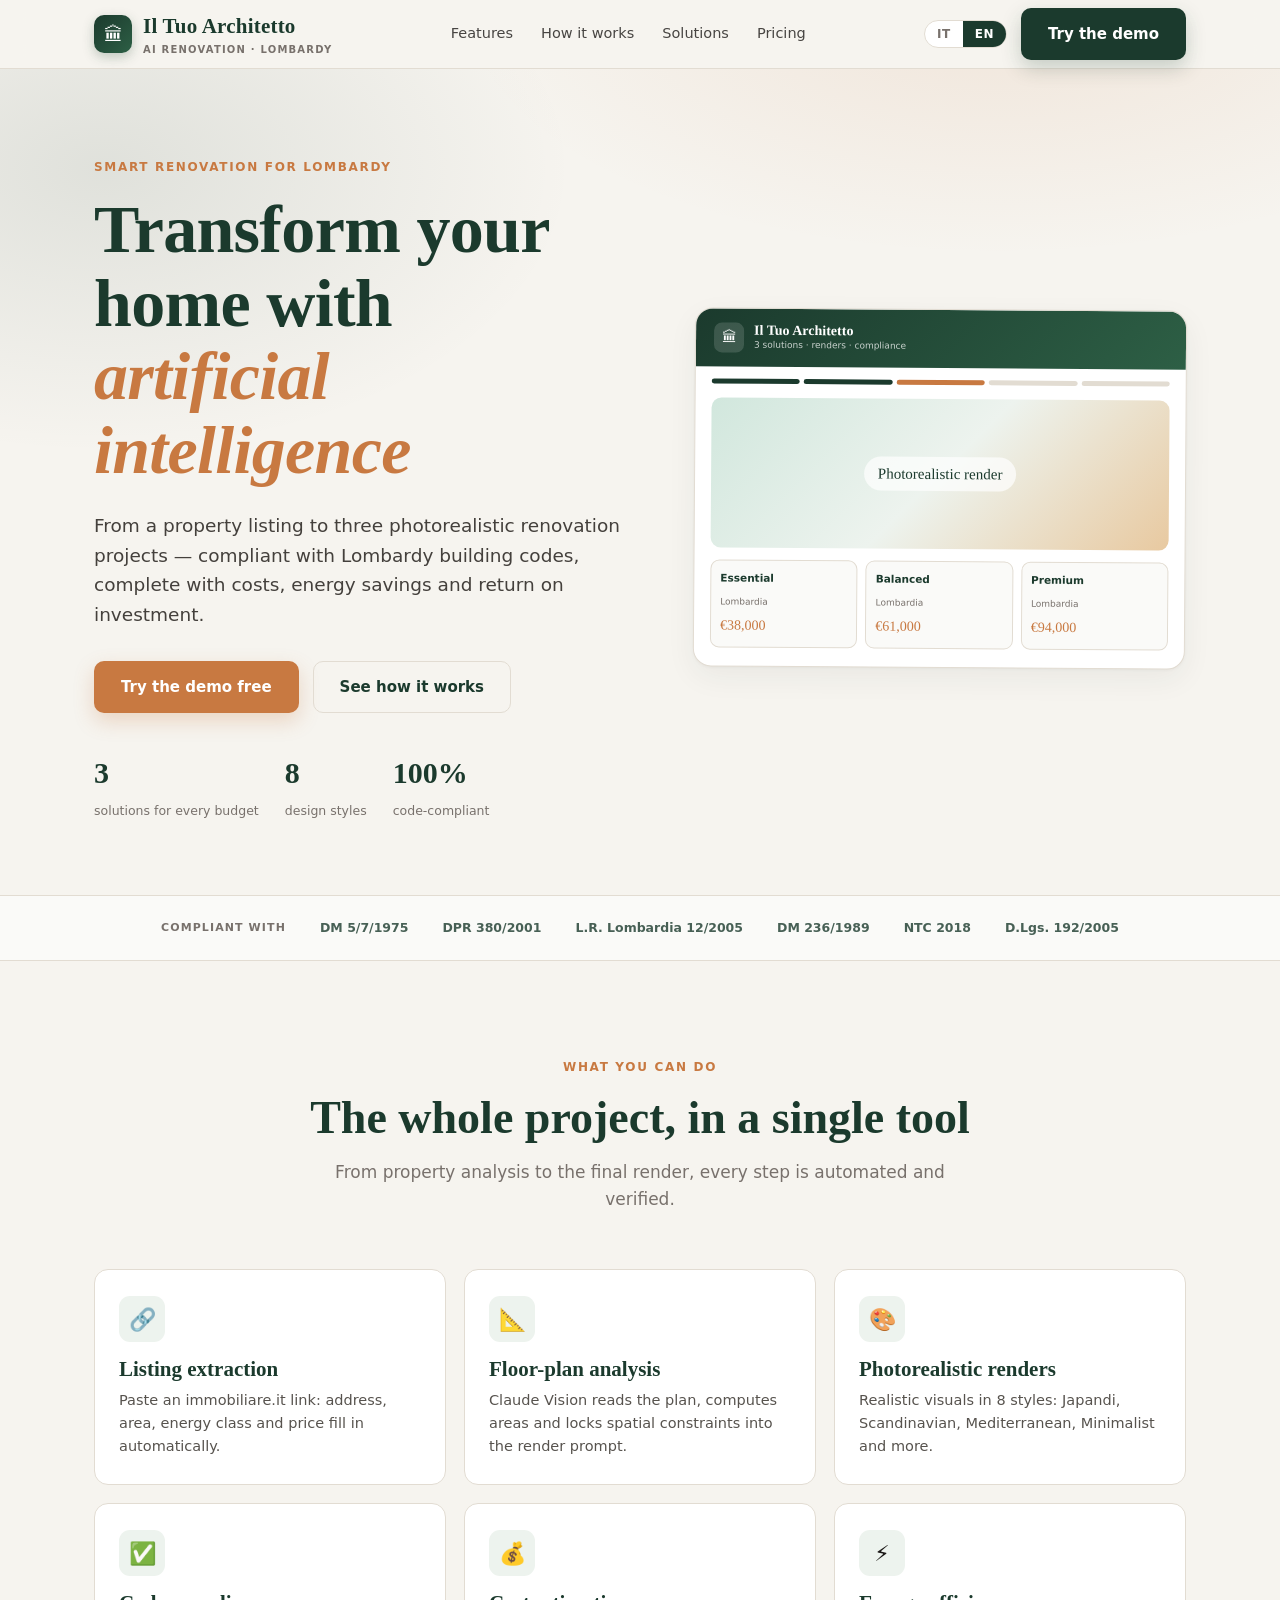
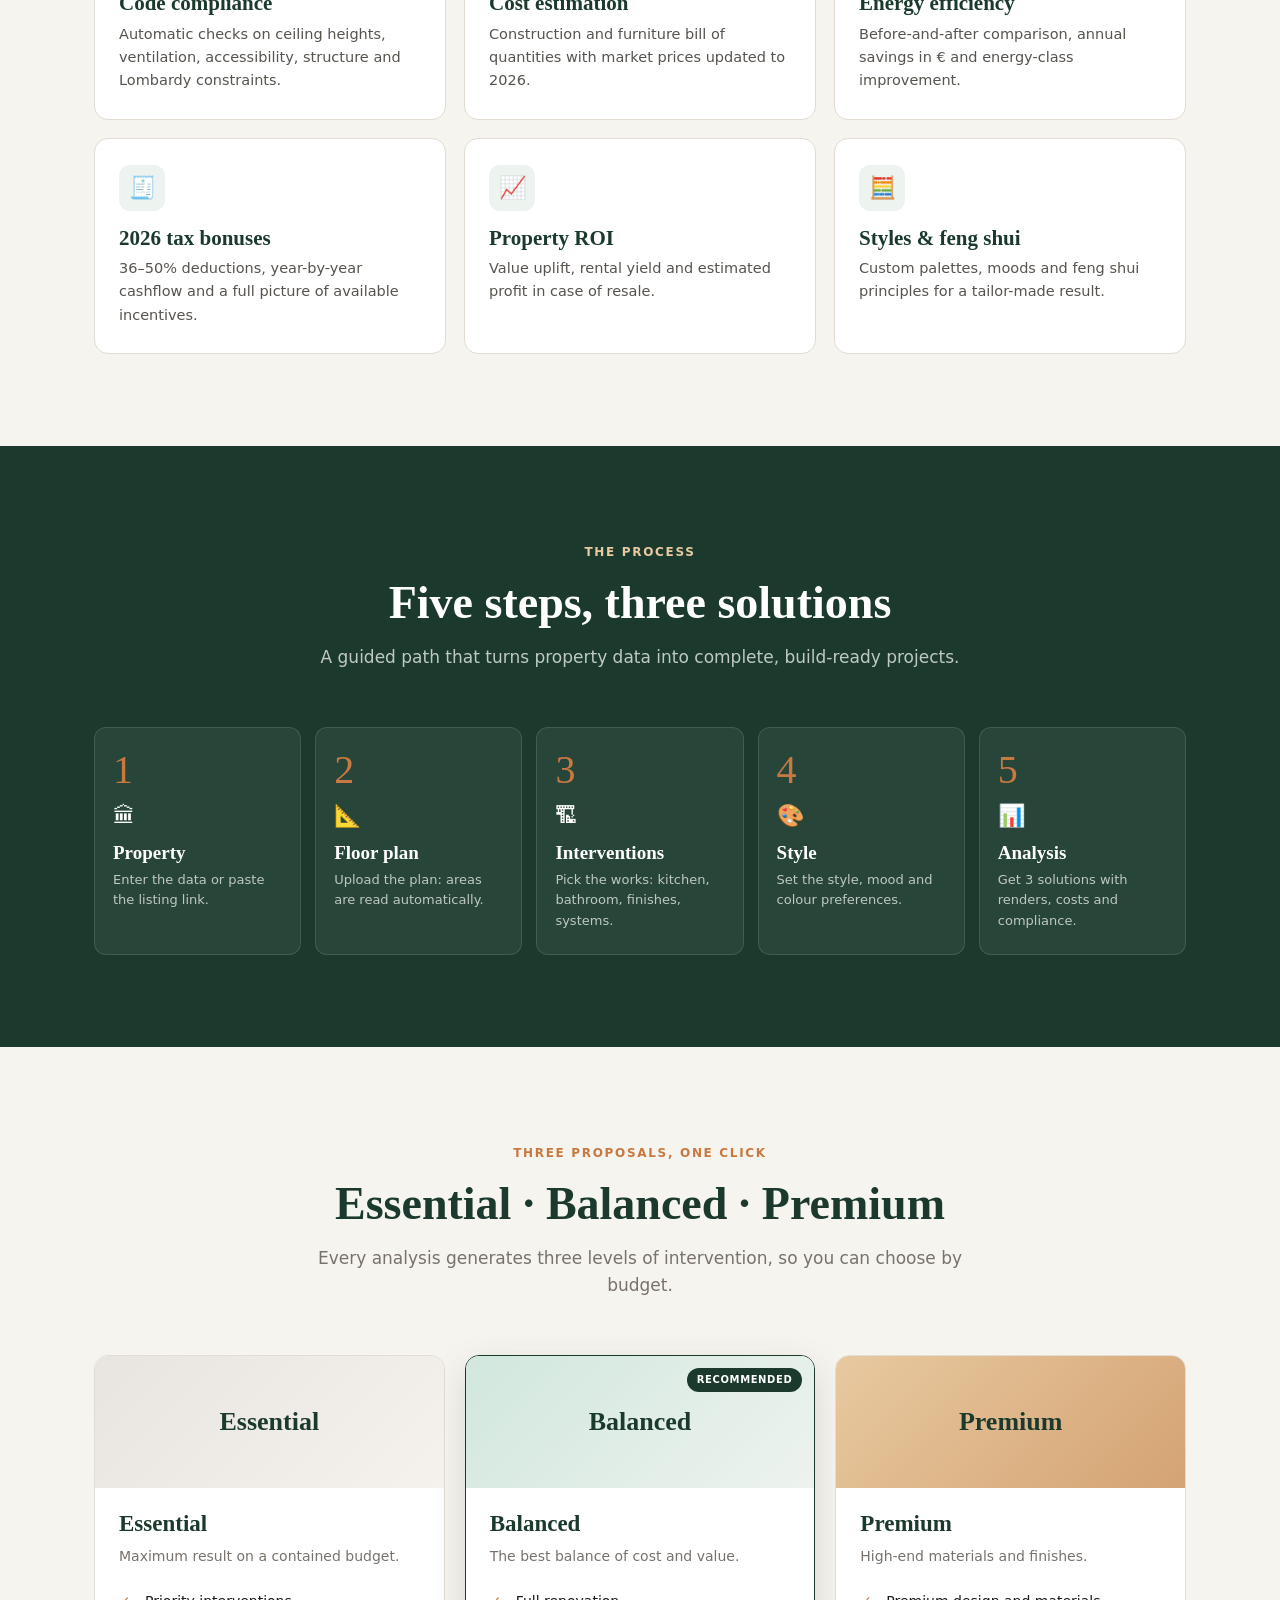
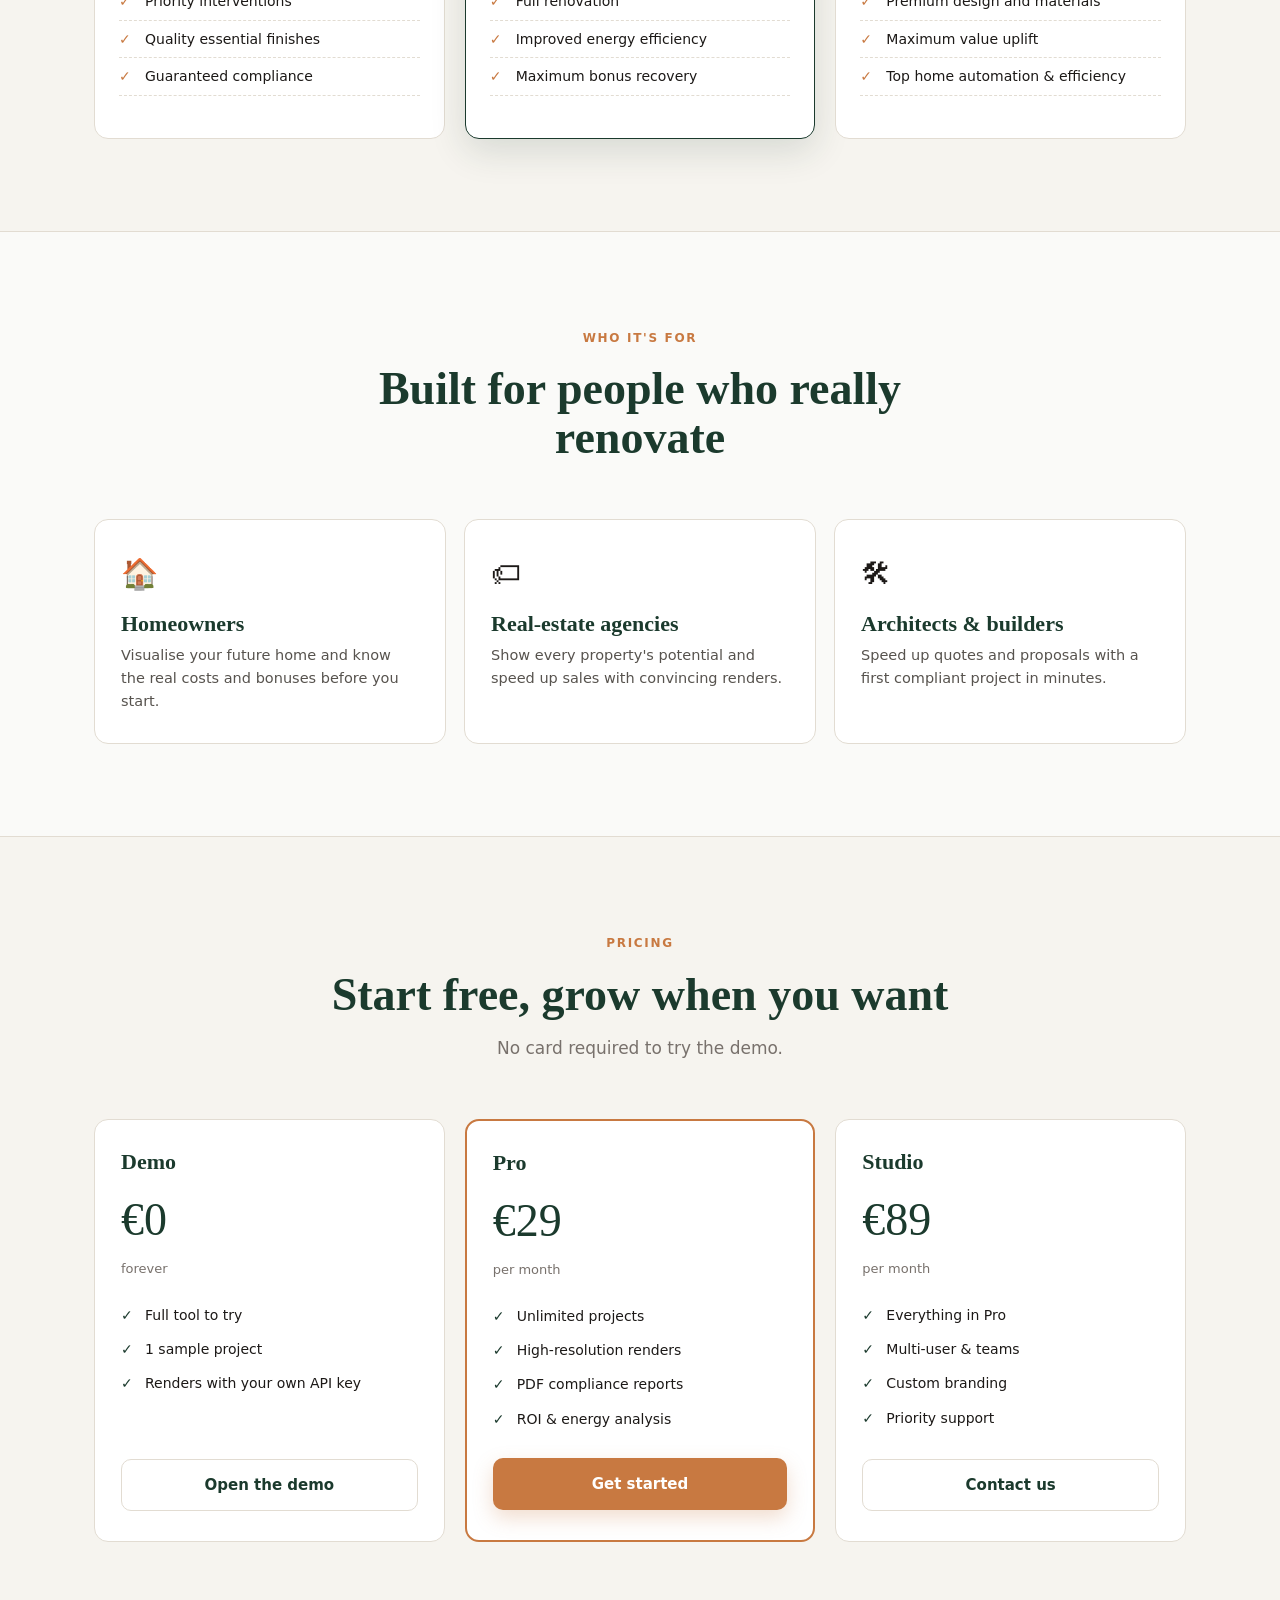
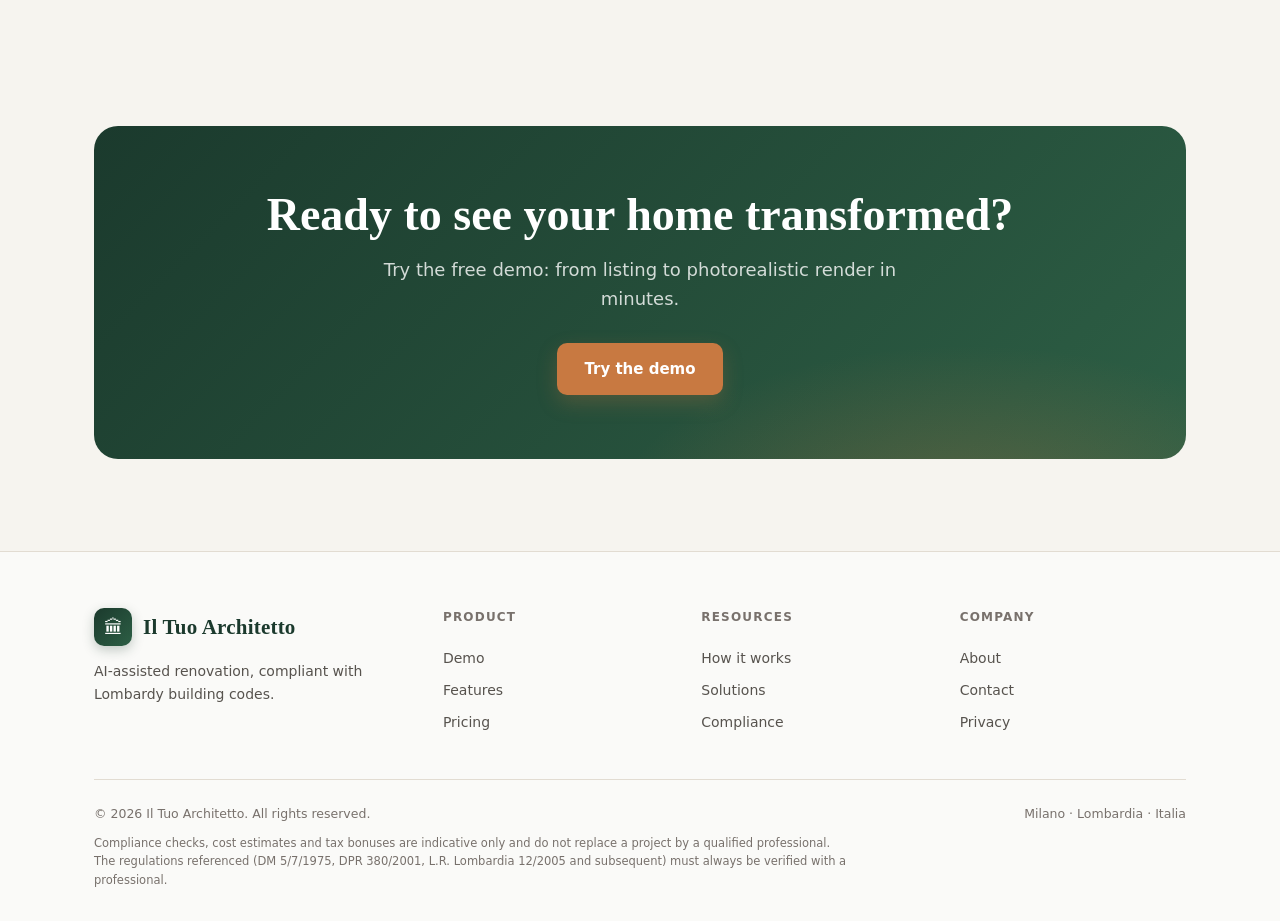
==== index.html @ 0463b575 "Add Il Tuo Architetto vitrine website Bilingual (IT/EN) marketing landing page plus a live, embedded" ====
<!DOCTYPE html>
<html lang="it">
<head>
<meta charset="UTF-8">
<meta name="viewport" content="width=device-width, initial-scale=1.0">
<title>Il Tuo Architetto — Ristrutturazione AI per la Lombardia</title>
<meta name="description" content="Da un annuncio immobiliare a tre progetti di ristrutturazione fotorealistici, conformi alle norme edilizie della Lombardia, con costi, risparmio energetico e ROI.">
<link rel="preconnect" href="data:,">
<link rel="stylesheet" href="assets/css/site.css">
</head>
<body>

<!-- NAV -->
<header class="nav">
  <div class="wrap nav-inner">
    <a class="brand" href="index.html">
      <span class="brand-mark">&#127963;</span>
      <span>
        <span class="brand-name">Il Tuo Architetto</span>
        <span class="brand-sub" data-i18n="brand.sub">Ristrutturazione AI · Lombardia</span>
      </span>
    </a>
    <nav class="nav-links">
      <a class="navlink" href="#features" data-i18n="nav.features">Funzioni</a>
      <a class="navlink" href="#how" data-i18n="nav.how">Come funziona</a>
      <a class="navlink" href="#solutions" data-i18n="nav.solutions">Soluzioni</a>
      <a class="navlink" href="#pricing" data-i18n="nav.pricing">Prezzi</a>
    </nav>
    <div class="nav-cta">
      <div class="lang-toggle">
        <button data-lang="it">IT</button>
        <button data-lang="en">EN</button>
      </div>
      <a class="btn btn-primary" href="demo.html" data-i18n="nav.demo">Prova la demo</a>
      <button class="nav-burger" aria-label="Menu">&#9776;</button>
    </div>
  </div>
</header>

<!-- HERO -->
<section class="hero">
  <div class="wrap hero-grid">
    <div>
      <span class="eyebrow" data-i18n="hero.eyebrow">Ristrutturazione intelligente per la Lombardia</span>
      <h1><span data-i18n="hero.title.a">Trasforma la tua casa con</span> <span class="accent" data-i18n="hero.title.accent">l'intelligenza artificiale</span></h1>
      <p class="lead" data-i18n="hero.lead">Da un annuncio immobiliare a tre progetti di ristrutturazione fotorealistici — conformi alle norme edilizie della Lombardia, completi di costi, risparmio energetico e ritorno sull'investimento.</p>
      <div class="hero-actions">
        <a class="btn btn-accent" href="demo.html" data-i18n="hero.cta1">Prova la demo gratis</a>
        <a class="btn btn-ghost" href="#how" data-i18n="hero.cta2">Scopri come funziona</a>
      </div>
      <div class="hero-meta">
        <div class="m"><strong data-i18n="hero.m1.n">3</strong><span data-i18n="hero.m1.l">soluzioni per ogni budget</span></div>
        <div class="m"><strong data-i18n="hero.m2.n">8</strong><span data-i18n="hero.m2.l">stili di design</span></div>
        <div class="m"><strong data-i18n="hero.m3.n">100%</strong><span data-i18n="hero.m3.l">conforme alle norme</span></div>
      </div>
    </div>
    <div class="reveal in">
      <div class="mock">
        <div class="mock-top">
          <span class="dot">&#127963;</span>
          <span>
            <h4 data-i18n="mock.title">Il Tuo Architetto</h4>
            <p data-i18n="mock.sub">3 soluzioni · render · conformità</p>
          </span>
        </div>
        <div class="mock-steps"><i class="done"></i><i class="done"></i><i class="on"></i><i></i><i></i></div>
        <div class="mock-body">
          <div class="mock-render"><span data-i18n="mock.render">Render fotorealistico</span></div>
          <div class="mock-cards">
            <div><b data-i18n="mock.c1">Essential</b><small>Lombardia</small><em data-i18n="mock.c1p">€ 38.000</em></div>
            <div><b data-i18n="mock.c2">Balanced</b><small>Lombardia</small><em data-i18n="mock.c2p">€ 61.000</em></div>
            <div><b data-i18n="mock.c3">Premium</b><small>Lombardia</small><em data-i18n="mock.c3p">€ 94.000</em></div>
          </div>
        </div>
      </div>
    </div>
  </div>
</section>

<!-- NORMS STRIP -->
<div class="strip" id="strip">
  <div class="wrap strip-inner">
    <span data-i18n="strip.label">Conforme alle normative</span>
    <code>DM 5/7/1975</code>
    <code>DPR 380/2001</code>
    <code>L.R. Lombardia 12/2005</code>
    <code>DM 236/1989</code>
    <code>NTC 2018</code>
    <code>D.Lgs. 192/2005</code>
  </div>
</div>

<!-- FEATURES -->
<section class="block" id="features">
  <div class="wrap">
    <div class="section-head reveal">
      <span class="eyebrow" data-i18n="feat.eyebrow">Cosa puoi fare</span>
      <h2 data-i18n="feat.title">Tutto il progetto, in un unico strumento</h2>
      <p data-i18n="feat.sub">Dall'analisi dell'immobile al render finale, ogni passaggio è automatizzato e verificato.</p>
    </div>
    <div class="features">
      <div class="feature reveal"><div class="ic">&#128279;</div><h3 data-i18n="feat.1.t">Estrazione dall'annuncio</h3><p data-i18n="feat.1.d"></p></div>
      <div class="feature reveal"><div class="ic">&#128208;</div><h3 data-i18n="feat.2.t">Analisi della planimetria</h3><p data-i18n="feat.2.d"></p></div>
      <div class="feature reveal"><div class="ic">&#127912;</div><h3 data-i18n="feat.3.t">Render fotorealistici</h3><p data-i18n="feat.3.d"></p></div>
      <div class="feature reveal"><div class="ic">&#9989;</div><h3 data-i18n="feat.4.t">Conformità normativa</h3><p data-i18n="feat.4.d"></p></div>
      <div class="feature reveal"><div class="ic">&#128176;</div><h3 data-i18n="feat.5.t">Stima dei costi</h3><p data-i18n="feat.5.d"></p></div>
      <div class="feature reveal"><div class="ic">&#9889;</div><h3 data-i18n="feat.6.t">Efficienza energetica</h3><p data-i18n="feat.6.d"></p></div>
      <div class="feature reveal"><div class="ic">&#129534;</div><h3 data-i18n="feat.7.t">Bonus fiscali 2026</h3><p data-i18n="feat.7.d"></p></div>
      <div class="feature reveal"><div class="ic">&#128200;</div><h3 data-i18n="feat.8.t">ROI immobiliare</h3><p data-i18n="feat.8.d"></p></div>
      <div class="feature reveal"><div class="ic">&#129518;</div><h3 data-i18n="feat.9.t">Stili & feng shui</h3><p data-i18n="feat.9.d"></p></div>
    </div>
  </div>
</section>

<!-- HOW IT WORKS -->
<section class="block how" id="how">
  <div class="wrap">
    <div class="section-head reveal">
      <span class="eyebrow" data-i18n="how.eyebrow">Il processo</span>
      <h2 data-i18n="how.title">Cinque passaggi, tre soluzioni</h2>
      <p data-i18n="how.sub">Un percorso guidato che porta dai dati dell'immobile a progetti completi e cantierabili.</p>
    </div>
    <div class="steps">
      <div class="step reveal"><div class="num">1</div><div class="ico">&#127963;</div><h4 data-i18n="how.1.t">Proprietà</h4><p data-i18n="how.1.d"></p></div>
      <div class="step reveal"><div class="num">2</div><div class="ico">&#128208;</div><h4 data-i18n="how.2.t">Planimetria</h4><p data-i18n="how.2.d"></p></div>
      <div class="step reveal"><div class="num">3</div><div class="ico">&#127959;</div><h4 data-i18n="how.3.t">Interventi</h4><p data-i18n="how.3.d"></p></div>
      <div class="step reveal"><div class="num">4</div><div class="ico">&#127912;</div><h4 data-i18n="how.4.t">Stile</h4><p data-i18n="how.4.d"></p></div>
      <div class="step reveal"><div class="num">5</div><div class="ico">&#128202;</div><h4 data-i18n="how.5.t">Analisi</h4><p data-i18n="how.5.d"></p></div>
    </div>
  </div>
</section>

<!-- SOLUTIONS -->
<section class="block" id="solutions">
  <div class="wrap">
    <div class="section-head reveal">
      <span class="eyebrow" data-i18n="sol.eyebrow">Tre proposte, un solo clic</span>
      <h2 data-i18n="sol.title">Essential · Balanced · Premium</h2>
      <p data-i18n="sol.sub">Ogni analisi genera tre livelli di intervento, così puoi scegliere in base al budget.</p>
    </div>
    <div class="solutions">
      <div class="sol reveal">
        <div class="sol-cap"><b data-i18n="sol.1.t">Essential</b></div>
        <div class="sol-body">
          <h3 data-i18n="sol.1.t">Essential</h3>
          <p class="desc" data-i18n="sol.1.d"></p>
          <ul>
            <li data-i18n="sol.1.l1"></li>
            <li data-i18n="sol.1.l2"></li>
            <li data-i18n="sol.1.l3"></li>
          </ul>
        </div>
      </div>
      <div class="sol featured reveal">
        <div class="sol-cap"><b data-i18n="sol.2.t">Balanced</b><span class="sol-tag" data-i18n="sol.tag">Consigliata</span></div>
        <div class="sol-body">
          <h3 data-i18n="sol.2.t">Balanced</h3>
          <p class="desc" data-i18n="sol.2.d"></p>
          <ul>
            <li data-i18n="sol.2.l1"></li>
            <li data-i18n="sol.2.l2"></li>
            <li data-i18n="sol.2.l3"></li>
          </ul>
        </div>
      </div>
      <div class="sol reveal">
        <div class="sol-cap"><b data-i18n="sol.3.t">Premium</b></div>
        <div class="sol-body">
          <h3 data-i18n="sol.3.t">Premium</h3>
          <p class="desc" data-i18n="sol.3.d"></p>
          <ul>
            <li data-i18n="sol.3.l1"></li>
            <li data-i18n="sol.3.l2"></li>
            <li data-i18n="sol.3.l3"></li>
          </ul>
        </div>
      </div>
    </div>
  </div>
</section>

<!-- AUDIENCE -->
<section class="block" style="background:var(--sand);border-top:1px solid var(--line);border-bottom:1px solid var(--line)">
  <div class="wrap">
    <div class="section-head reveal">
      <span class="eyebrow" data-i18n="aud.eyebrow">Per chi è</span>
      <h2 data-i18n="aud.title">Pensato per chi ristruttura davvero</h2>
    </div>
    <div class="audience">
      <div class="aud reveal"><div class="ic">&#127968;</div><h3 data-i18n="aud.1.t">Proprietari</h3><p data-i18n="aud.1.d"></p></div>
      <div class="aud reveal"><div class="ic">&#127991;</div><h3 data-i18n="aud.2.t">Agenzie immobiliari</h3><p data-i18n="aud.2.d"></p></div>
      <div class="aud reveal"><div class="ic">&#128736;</div><h3 data-i18n="aud.3.t">Architetti & imprese</h3><p data-i18n="aud.3.d"></p></div>
    </div>
  </div>
</section>

<!-- PRICING -->
<section class="block" id="pricing">
  <div class="wrap">
    <div class="section-head reveal">
      <span class="eyebrow" data-i18n="pr.eyebrow">Prezzi</span>
      <h2 data-i18n="pr.title">Inizia gratis, cresci quando vuoi</h2>
      <p data-i18n="pr.sub">Nessuna carta richiesta per provare la demo.</p>
    </div>
    <div class="pricing">
      <div class="price reveal">
        <h3 data-i18n="pr.1.t">Demo</h3>
        <div class="amt" data-i18n="pr.1.amt">€0</div>
        <div class="per" data-i18n="pr.1.per">per sempre</div>
        <ul>
          <li data-i18n="pr.1.l1"></li>
          <li data-i18n="pr.1.l2"></li>
          <li data-i18n="pr.1.l3"></li>
        </ul>
        <a class="btn btn-ghost" href="demo.html" data-i18n="pr.1.cta">Apri la demo</a>
      </div>
      <div class="price featured reveal">
        <h3 data-i18n="pr.2.t">Pro</h3>
        <div class="amt" data-i18n="pr.2.amt">€29</div>
        <div class="per" data-i18n="pr.2.per">al mese</div>
        <ul>
          <li data-i18n="pr.2.l1"></li>
          <li data-i18n="pr.2.l2"></li>
          <li data-i18n="pr.2.l3"></li>
          <li data-i18n="pr.2.l4"></li>
        </ul>
        <a class="btn btn-accent" href="demo.html" data-i18n="pr.2.cta">Inizia ora</a>
      </div>
      <div class="price reveal">
        <h3 data-i18n="pr.3.t">Studio</h3>
        <div class="amt" data-i18n="pr.3.amt">€89</div>
        <div class="per" data-i18n="pr.3.per">al mese</div>
        <ul>
          <li data-i18n="pr.3.l1"></li>
          <li data-i18n="pr.3.l2"></li>
          <li data-i18n="pr.3.l3"></li>
          <li data-i18n="pr.3.l4"></li>
        </ul>
        <a class="btn btn-ghost" href="#contact" data-i18n="pr.3.cta">Contattaci</a>
      </div>
    </div>
  </div>
</section>

<!-- CTA -->
<section class="block" id="contact">
  <div class="wrap">
    <div class="cta-band reveal">
      <h2 data-i18n="cta.title">Pronto a vedere la tua casa trasformata?</h2>
      <p data-i18n="cta.sub">Prova la demo gratuita: dall'annuncio al render fotorealistico in pochi minuti.</p>
      <a class="btn btn-accent" href="demo.html" data-i18n="cta.btn">Prova la demo</a>
    </div>
  </div>
</section>

<!-- FOOTER -->
<footer>
  <div class="wrap">
    <div class="foot-grid">
      <div>
        <div class="brand" style="margin-bottom:14px">
          <span class="brand-mark">&#127963;</span>
          <span class="brand-name">Il Tuo Architetto</span>
        </div>
        <p data-i18n="foot.tag">Ristrutturazione assistita dall'intelligenza artificiale, conforme alle norme edilizie della Lombardia.</p>
      </div>
      <div>
        <h5 data-i18n="foot.col1">Prodotto</h5>
        <a href="demo.html" data-i18n="foot.demo">Demo</a>
        <a href="#features" data-i18n="foot.features">Funzioni</a>
        <a href="#pricing" data-i18n="foot.pricing">Prezzi</a>
      </div>
      <div>
        <h5 data-i18n="foot.col2">Risorse</h5>
        <a href="#how" data-i18n="foot.how">Come funziona</a>
        <a href="#solutions" data-i18n="foot.solutions">Soluzioni</a>
        <a href="#strip" data-i18n="foot.compliance">Conformità</a>
      </div>
      <div>
        <h5 data-i18n="foot.col3">Azienda</h5>
        <a href="#contact" data-i18n="foot.about">Chi siamo</a>
        <a href="#contact" data-i18n="foot.contact">Contatti</a>
        <a href="#" data-i18n="foot.privacy">Privacy</a>
      </div>
    </div>
    <div class="foot-bottom">
      <span>&copy; <span id="year"></span> Il Tuo Architetto. <span data-i18n="foot.rights">Tutti i diritti riservati.</span></span>
      <span>Milano · Lombardia · Italia</span>
    </div>
    <p class="foot-disc" data-i18n="foot.disc"></p>
  </div>
</footer>

<script src="assets/js/i18n.js"></script>
<script>document.getElementById("year").textContent = new Date().getFullYear();</script>
</body>
</html>
---- assets/css/site.css ----
@import url("fonts.css");

:root {
  --green: #1B3A2D;
  --green-2: #2D5F45;
  --terra: #C87941;
  --terra-d: #A85F2E;
  --cream: #F6F4EF;
  --ink: #1C1917;
  --muted: #78716C;
  --line: #E2DCD2;
  --card: #FFFFFF;
  --sand: #FAFAF8;
  --serif: 'Cormorant Garamond', Georgia, serif;
  --sans: 'Source Sans 3', 'Segoe UI', system-ui, sans-serif;
  --maxw: 1140px;
  --radius: 14px;
  --shadow: 0 1px 3px rgba(0,0,0,.04), 0 10px 30px rgba(27,58,45,.06);
}

* { margin: 0; padding: 0; box-sizing: border-box; }
html { scroll-behavior: smooth; }
body {
  font-family: var(--sans);
  background: var(--cream);
  color: var(--ink);
  line-height: 1.6;
  -webkit-font-smoothing: antialiased;
}
img { max-width: 100%; display: block; }
a { color: inherit; text-decoration: none; }

h1, h2, h3, h4 { font-family: var(--serif); font-weight: 600; line-height: 1.08; color: var(--green); }
.wrap { max-width: var(--maxw); margin: 0 auto; padding: 0 24px; }

.eyebrow {
  font-family: var(--sans);
  font-size: 12px; font-weight: 700; letter-spacing: .14em;
  text-transform: uppercase; color: var(--terra);
  display: inline-block; margin-bottom: 16px;
}

/* ---------- Buttons ---------- */
.btn {
  display: inline-flex; align-items: center; gap: 8px;
  padding: 13px 26px; border-radius: 10px;
  font-family: var(--sans); font-size: 15px; font-weight: 600;
  cursor: pointer; border: 1px solid transparent;
  transition: transform .15s ease, box-shadow .2s ease, background .2s ease;
}
.btn:hover { transform: translateY(-2px); }
.btn-primary { background: var(--green); color: #fff; box-shadow: 0 8px 20px rgba(27,58,45,.22); }
.btn-primary:hover { background: #163024; }
.btn-accent { background: var(--terra); color: #fff; box-shadow: 0 8px 20px rgba(200,121,65,.25); }
.btn-accent:hover { background: var(--terra-d); }
.btn-ghost { background: transparent; color: var(--green); border-color: var(--line); }
.btn-ghost:hover { background: #fff; border-color: var(--green); }

/* ---------- Nav ---------- */
.nav {
  position: sticky; top: 0; z-index: 100;
  background: rgba(246,244,239,.82);
  backdrop-filter: saturate(160%) blur(12px);
  border-bottom: 1px solid var(--line);
}
.nav-inner { display: flex; align-items: center; justify-content: space-between; height: 68px; }
.brand { display: flex; align-items: center; gap: 11px; }
.brand-mark {
  width: 38px; height: 38px; border-radius: 10px;
  background: linear-gradient(135deg, var(--green), var(--green-2));
  display: grid; place-items: center; color: #fff; font-size: 19px;
  box-shadow: 0 4px 12px rgba(27,58,45,.25);
}
.brand-name { font-family: var(--serif); font-size: 21px; font-weight: 600; color: var(--green); letter-spacing: .01em; }
.brand-sub { display: block; font-family: var(--sans); font-size: 10px; font-weight: 600; letter-spacing: .12em; text-transform: uppercase; color: var(--muted); margin-top: -2px; }
.nav-links { display: flex; align-items: center; gap: 28px; }
.nav-links a.navlink { font-size: 14.5px; font-weight: 500; color: var(--ink); opacity: .8; transition: opacity .15s; }
.nav-links a.navlink:hover { opacity: 1; color: var(--green); }
.nav-cta { display: flex; align-items: center; gap: 14px; }

.lang-toggle { display: inline-flex; border: 1px solid var(--line); border-radius: 999px; overflow: hidden; background: #fff; }
.lang-toggle button {
  border: none; background: transparent; cursor: pointer;
  font-family: var(--sans); font-size: 12px; font-weight: 700; letter-spacing: .04em;
  padding: 6px 12px; color: var(--muted); transition: all .15s;
}
.lang-toggle button.active { background: var(--green); color: #fff; }

.nav-burger { display: none; background: none; border: none; cursor: pointer; font-size: 22px; color: var(--green); }

/* ---------- Hero ---------- */
.hero { position: relative; overflow: hidden; padding: 84px 0 72px; }
.hero::before {
  content: ""; position: absolute; inset: 0; z-index: 0;
  background:
    radial-gradient(900px 420px at 78% -8%, rgba(200,121,65,.12), transparent 60%),
    radial-gradient(760px 460px at 8% 12%, rgba(27,58,45,.10), transparent 62%);
}
.hero-grid { position: relative; z-index: 1; display: grid; grid-template-columns: 1.05fr .95fr; gap: 56px; align-items: center; }
.hero h1 { font-size: clamp(40px, 5.6vw, 68px); letter-spacing: -.01em; }
.hero h1 .accent { color: var(--terra); font-style: italic; }
.hero p.lead { font-size: 18.5px; color: #44403C; max-width: 560px; margin: 24px 0 32px; }
.hero-actions { display: flex; flex-wrap: wrap; gap: 14px; }
.hero-meta { display: flex; gap: 26px; margin-top: 36px; flex-wrap: wrap; }
.hero-meta .m strong { font-family: var(--serif); font-size: 30px; color: var(--green); display: block; }
.hero-meta .m span { font-size: 12.5px; color: var(--muted); }

/* hero visual — stylized app mock */
.mock {
  background: #fff; border: 1px solid var(--line); border-radius: 18px;
  box-shadow: var(--shadow); overflow: hidden; transform: rotate(.4deg);
}
.mock-top { background: linear-gradient(135deg, var(--green), var(--green-2)); padding: 14px 18px; display: flex; align-items: center; gap: 10px; color: #fff; }
.mock-top .dot { width: 30px; height: 30px; border-radius: 8px; background: rgba(255,255,255,.14); display: grid; place-items: center; font-size: 15px; }
.mock-top h4 { color: #fff; font-size: 14px; font-weight: 700; }
.mock-top p { font-size: 9px; opacity: .75; }
.mock-steps { display: flex; gap: 4px; padding: 12px 16px 0; }
.mock-steps i { flex: 1; height: 5px; border-radius: 3px; background: var(--line); font-style: normal; }
.mock-steps i.on { background: var(--terra); }
.mock-steps i.done { background: var(--green); }
.mock-body { padding: 14px 16px 18px; }
.mock-render { height: 150px; border-radius: 10px; background: linear-gradient(135deg, #D1E7DD, #EDF3EE, #E8C9A0); position: relative; display: grid; place-items: center; }
.mock-render span { font-family: var(--serif); font-size: 15px; color: var(--green); background: rgba(255,255,255,.7); padding: 5px 14px; border-radius: 999px; }
.mock-cards { display: grid; grid-template-columns: repeat(3,1fr); gap: 8px; margin-top: 12px; }
.mock-cards div { border: 1px solid var(--line); border-radius: 9px; padding: 9px; background: var(--sand); }
.mock-cards b { font-size: 10.5px; color: var(--green); display: block; }
.mock-cards small { font-size: 9px; color: var(--muted); }
.mock-cards em { font-family: var(--serif); font-style: normal; font-size: 14px; color: var(--terra); display: block; margin-top: 3px; }

/* ---------- Logos / norms strip ---------- */
.strip { border-top: 1px solid var(--line); border-bottom: 1px solid var(--line); background: var(--sand); }
.strip-inner { display: flex; align-items: center; gap: 14px 34px; flex-wrap: wrap; justify-content: center; padding: 22px 0; }
.strip-inner span:first-child { font-size: 11px; font-weight: 700; letter-spacing: .1em; text-transform: uppercase; color: var(--muted); }
.strip-inner code { font-family: var(--sans); font-size: 12.5px; font-weight: 600; color: var(--green); opacity: .8; }

/* ---------- Sections ---------- */
section.block { padding: 92px 0; }
.section-head { text-align: center; max-width: 680px; margin: 0 auto 56px; }
.section-head h2 { font-size: clamp(32px, 4vw, 46px); }
.section-head p { color: var(--muted); font-size: 17px; margin-top: 16px; }

/* feature grid */
.features { display: grid; grid-template-columns: repeat(3, 1fr); gap: 18px; }
.feature {
  background: var(--card); border: 1px solid var(--line); border-radius: var(--radius);
  padding: 26px 24px; transition: transform .2s ease, box-shadow .2s ease, border-color .2s;
}
.feature:hover { transform: translateY(-4px); box-shadow: var(--shadow); border-color: #d8d0c2; }
.feature .ic { width: 46px; height: 46px; border-radius: 11px; background: #EDF3EE; display: grid; place-items: center; font-size: 22px; margin-bottom: 16px; }
.feature h3 { font-size: 21px; margin-bottom: 8px; }
.feature p { font-size: 14.5px; color: #57534E; }

/* how it works */
.how { background: var(--green); color: #fff; }
.how h2, .how .section-head h2 { color: #fff; }
.how .section-head p { color: rgba(255,255,255,.72); }
.how .eyebrow { color: #E8C9A0; }
.steps { display: grid; grid-template-columns: repeat(5, 1fr); gap: 14px; }
.step { background: rgba(255,255,255,.06); border: 1px solid rgba(255,255,255,.12); border-radius: 12px; padding: 22px 18px; position: relative; }
.step .num { font-family: var(--serif); font-size: 40px; color: var(--terra); line-height: 1; }
.step .ico { font-size: 22px; margin: 8px 0 10px; }
.step h4 { color: #fff; font-size: 19px; margin-bottom: 6px; }
.step p { font-size: 13px; color: rgba(255,255,255,.7); }

/* solutions */
.solutions { display: grid; grid-template-columns: repeat(3, 1fr); gap: 20px; align-items: stretch; }
.sol { background: var(--card); border: 1px solid var(--line); border-radius: var(--radius); overflow: hidden; display: flex; flex-direction: column; }
.sol.featured { border-color: var(--green); box-shadow: 0 12px 36px rgba(27,58,45,.14); transform: scale(1.02); }
.sol-cap { height: 132px; display: grid; place-items: center; position: relative; }
.sol:nth-child(1) .sol-cap { background: linear-gradient(135deg,#E8E4DF,#F5F2ED); }
.sol:nth-child(2) .sol-cap { background: linear-gradient(135deg,#D1E7DD,#EDF3EE); }
.sol:nth-child(3) .sol-cap { background: linear-gradient(135deg,#E8C9A0,#D4A373); }
.sol-cap b { font-family: var(--serif); font-size: 26px; color: var(--green); }
.sol-tag { position: absolute; top: 12px; right: 12px; background: var(--green); color: #fff; font-size: 10px; font-weight: 700; letter-spacing: .06em; text-transform: uppercase; padding: 4px 10px; border-radius: 999px; }
.sol-body { padding: 24px; flex: 1; display: flex; flex-direction: column; }
.sol-body h3 { font-size: 23px; }
.sol-body .desc { font-size: 14px; color: var(--muted); margin: 8px 0 16px; }
.sol-body ul { list-style: none; margin-bottom: 18px; }
.sol-body li { font-size: 14px; padding: 7px 0 7px 26px; position: relative; border-bottom: 1px dashed var(--line); }
.sol-body li::before { content: "✓"; position: absolute; left: 0; color: var(--terra); font-weight: 700; }

/* audience */
.audience { display: grid; grid-template-columns: repeat(3,1fr); gap: 18px; }
.aud { border: 1px solid var(--line); border-radius: var(--radius); padding: 30px 26px; background: var(--card); }
.aud .ic { font-size: 30px; margin-bottom: 14px; }
.aud h3 { font-size: 22px; margin-bottom: 8px; }
.aud p { color: #57534E; font-size: 14.5px; }

/* pricing */
.pricing { display: grid; grid-template-columns: repeat(3,1fr); gap: 20px; }
.price { background: var(--card); border: 1px solid var(--line); border-radius: var(--radius); padding: 30px 26px; display: flex; flex-direction: column; }
.price.featured { border: 2px solid var(--terra); }
.price h3 { font-size: 22px; }
.price .amt { font-family: var(--serif); font-size: 46px; color: var(--green); margin: 10px 0 2px; }
.price .amt small { font-size: 15px; color: var(--muted); font-family: var(--sans); }
.price .per { font-size: 13px; color: var(--muted); margin-bottom: 18px; }
.price ul { list-style: none; margin-bottom: 22px; flex: 1; }
.price li { font-size: 14px; padding: 6px 0 6px 24px; position: relative; }
.price li::before { content: "✓"; position: absolute; left: 0; color: var(--green); font-weight: 700; }
.price .btn { justify-content: center; width: 100%; }

/* CTA */
.cta-band { background: linear-gradient(135deg, var(--green), var(--green-2)); border-radius: 24px; padding: 64px 48px; text-align: center; color: #fff; position: relative; overflow: hidden; }
.cta-band::after { content: ""; position: absolute; inset: 0; background: radial-gradient(600px 300px at 80% 120%, rgba(200,121,65,.3), transparent 60%); }
.cta-band > * { position: relative; z-index: 1; }
.cta-band h2 { color: #fff; font-size: clamp(30px, 4vw, 46px); }
.cta-band p { color: rgba(255,255,255,.8); font-size: 18px; margin: 16px auto 30px; max-width: 560px; }

/* footer */
footer { border-top: 1px solid var(--line); padding: 56px 0 32px; background: var(--sand); }
.foot-grid { display: grid; grid-template-columns: 1.4fr 1fr 1fr 1fr; gap: 32px; }
.foot-grid h5 { font-family: var(--sans); font-size: 12px; font-weight: 700; letter-spacing: .1em; text-transform: uppercase; color: var(--muted); margin-bottom: 14px; }
.foot-grid a { display: block; font-size: 14px; color: #57534E; padding: 5px 0; }
.foot-grid a:hover { color: var(--green); }
.foot-grid p { font-size: 14px; color: #57534E; max-width: 280px; }
.foot-bottom { border-top: 1px solid var(--line); margin-top: 40px; padding-top: 24px; display: flex; justify-content: space-between; flex-wrap: wrap; gap: 12px; font-size: 12.5px; color: var(--muted); }
.foot-disc { font-size: 11.5px; color: var(--muted); max-width: 760px; margin-top: 10px; }

/* reveal animation */
.reveal { opacity: 0; transform: translateY(22px); transition: opacity .6s ease, transform .6s ease; }
.reveal.in { opacity: 1; transform: none; }

[lang-hide] { display: none !important; }

/* ---------- Responsive ---------- */
@media (max-width: 900px) {
  .hero-grid { grid-template-columns: 1fr; gap: 40px; }
  .features, .pricing, .audience { grid-template-columns: 1fr 1fr; }
  .steps { grid-template-columns: 1fr 1fr; }
  .solutions { grid-template-columns: 1fr; }
  .foot-grid { grid-template-columns: 1fr 1fr; }
  .nav-links { display: none; }
  .nav-links.open {
    display: flex; flex-direction: column; align-items: flex-start; gap: 6px;
    position: absolute; top: 68px; left: 0; right: 0;
    background: var(--cream); border-bottom: 1px solid var(--line); padding: 18px 24px;
  }
  .nav-burger { display: block; }
}
@media (max-width: 560px) {
  .features, .pricing, .audience, .steps, .foot-grid { grid-template-columns: 1fr; }
  section.block { padding: 64px 0; }
  .cta-band { padding: 48px 24px; }
  .hero { padding: 56px 0 48px; }
}
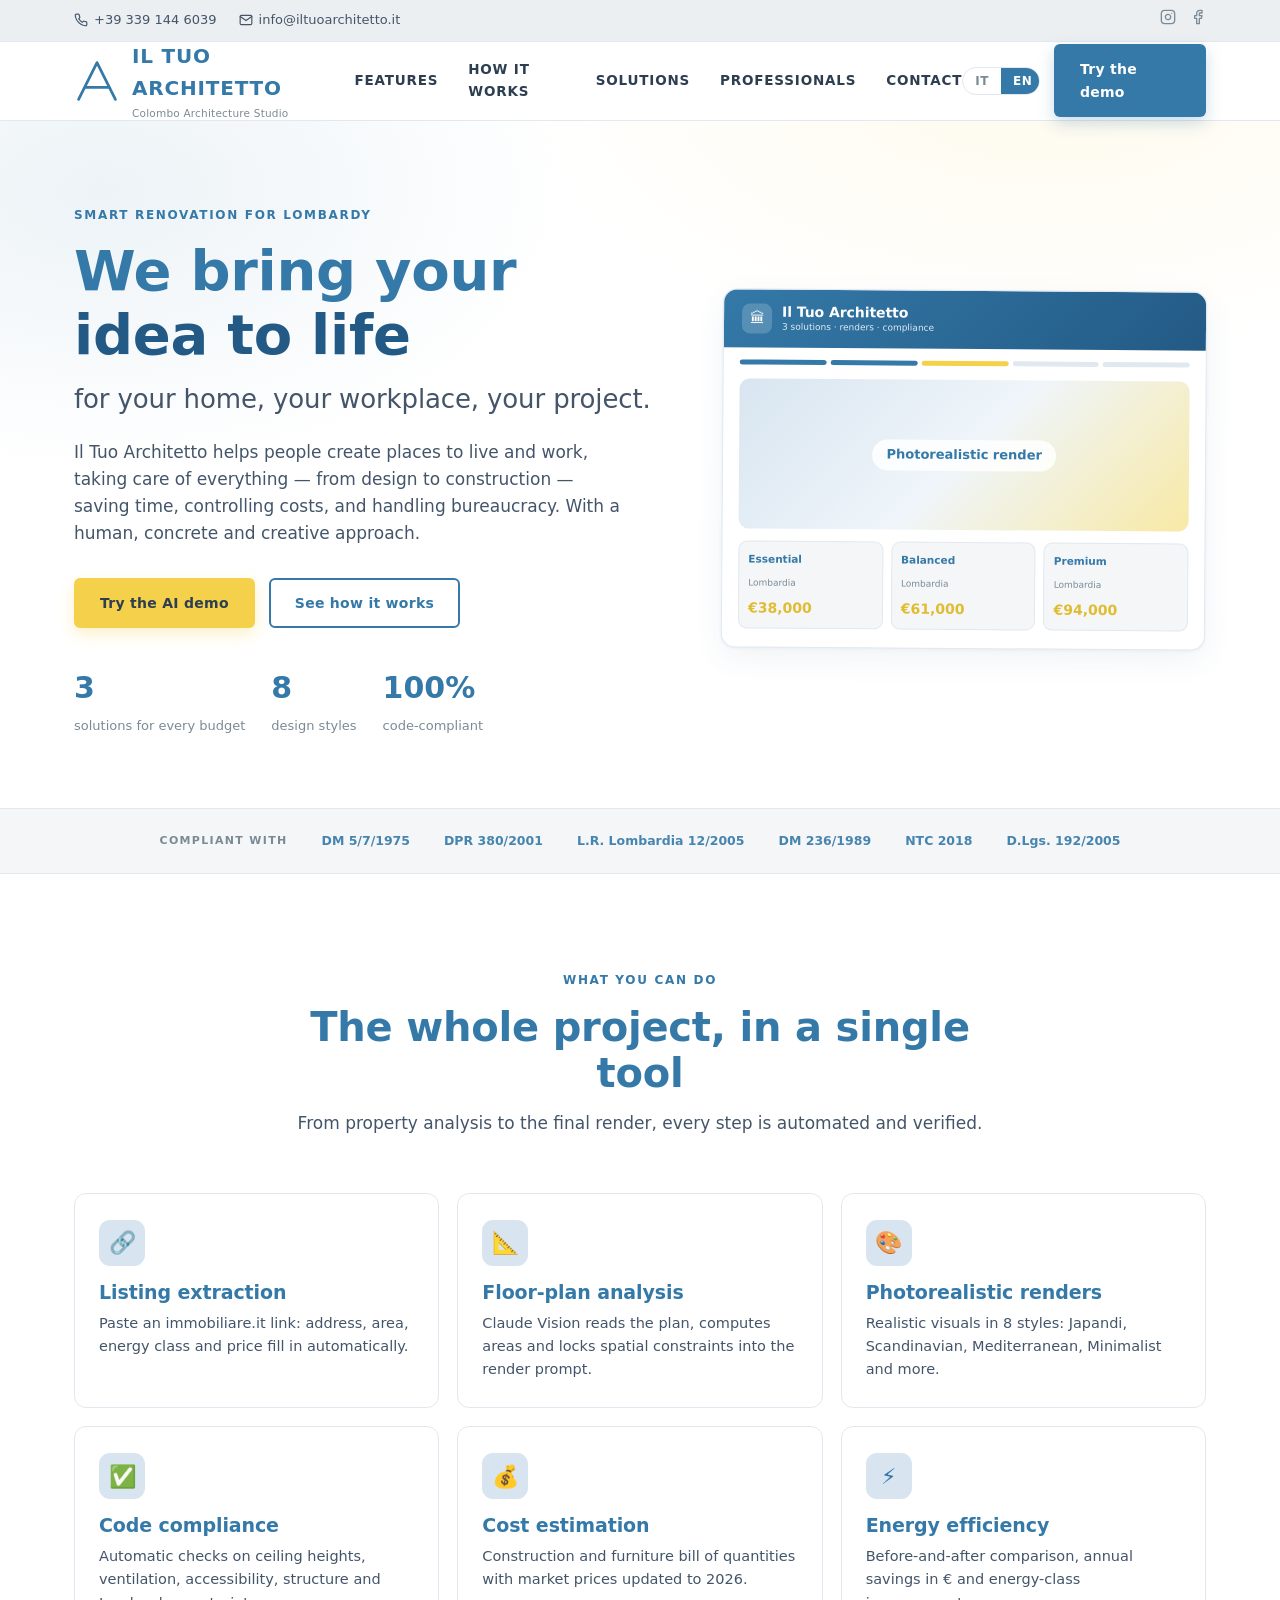
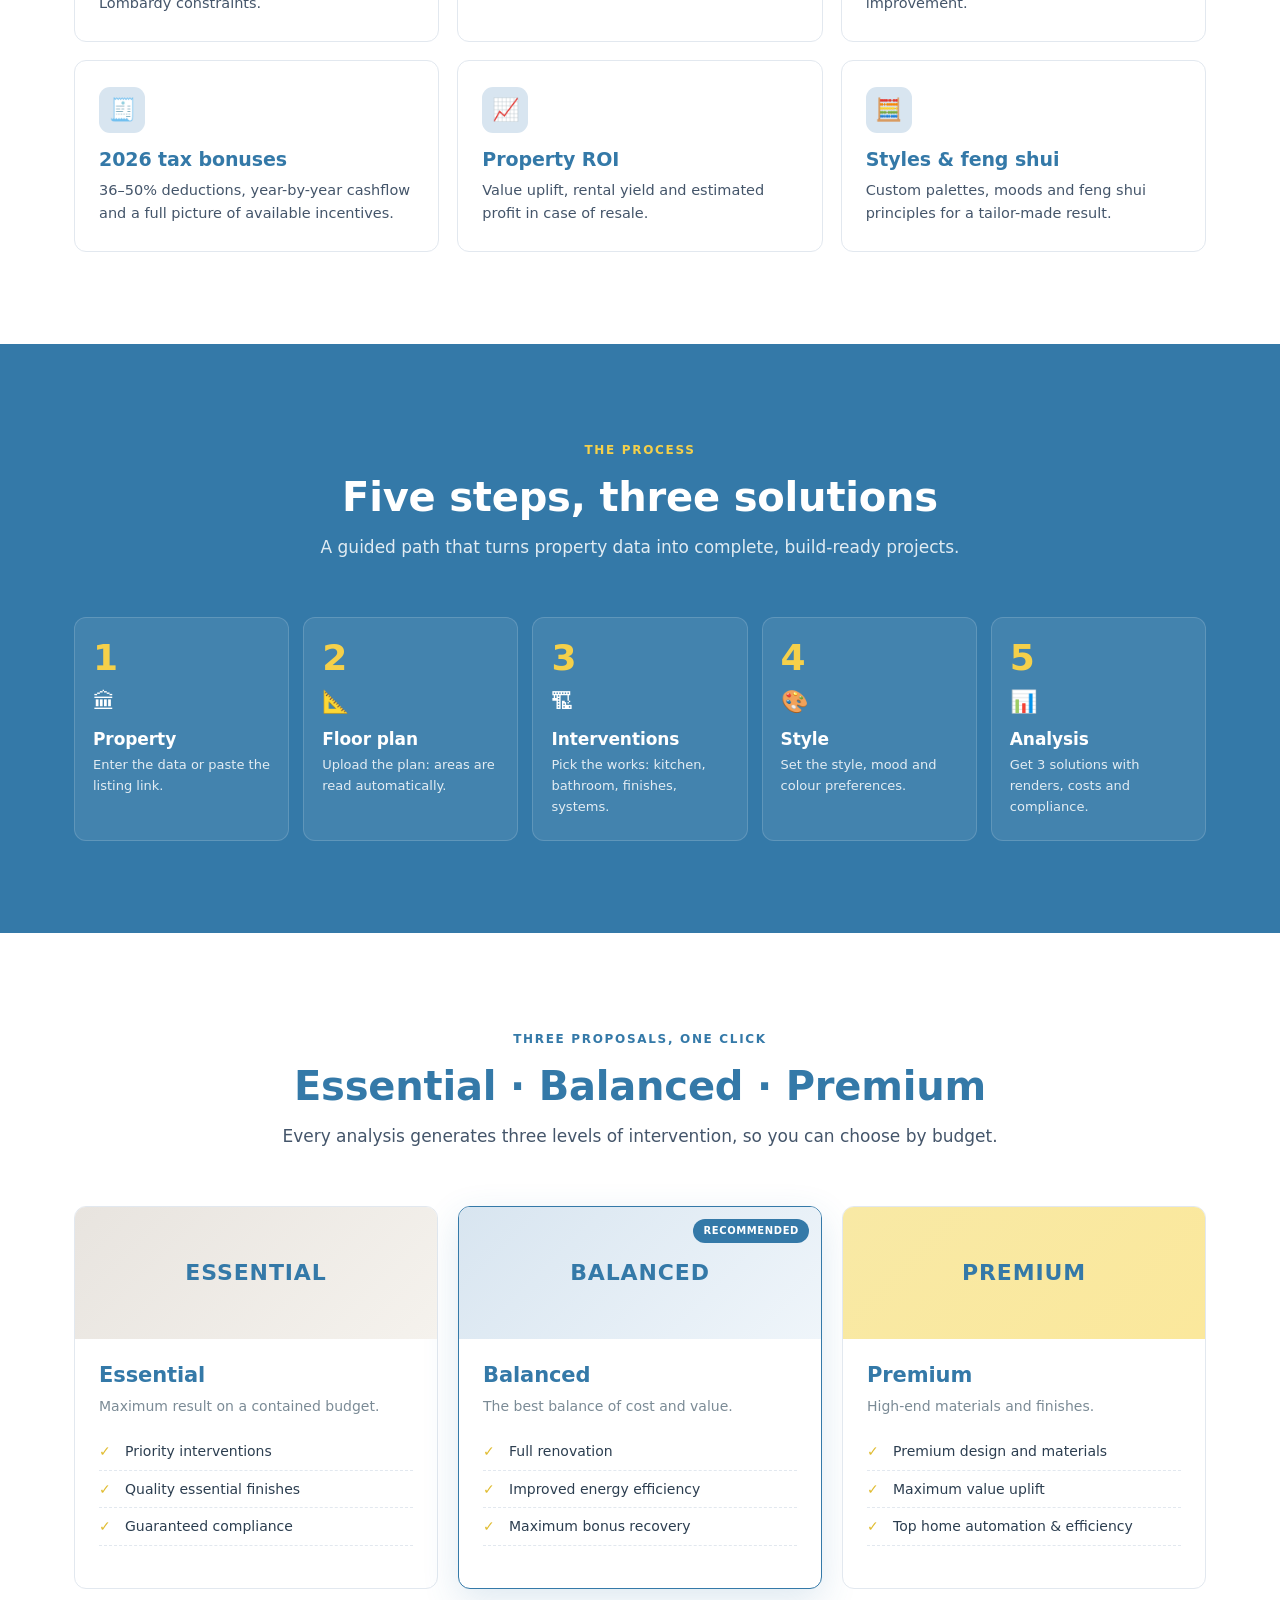
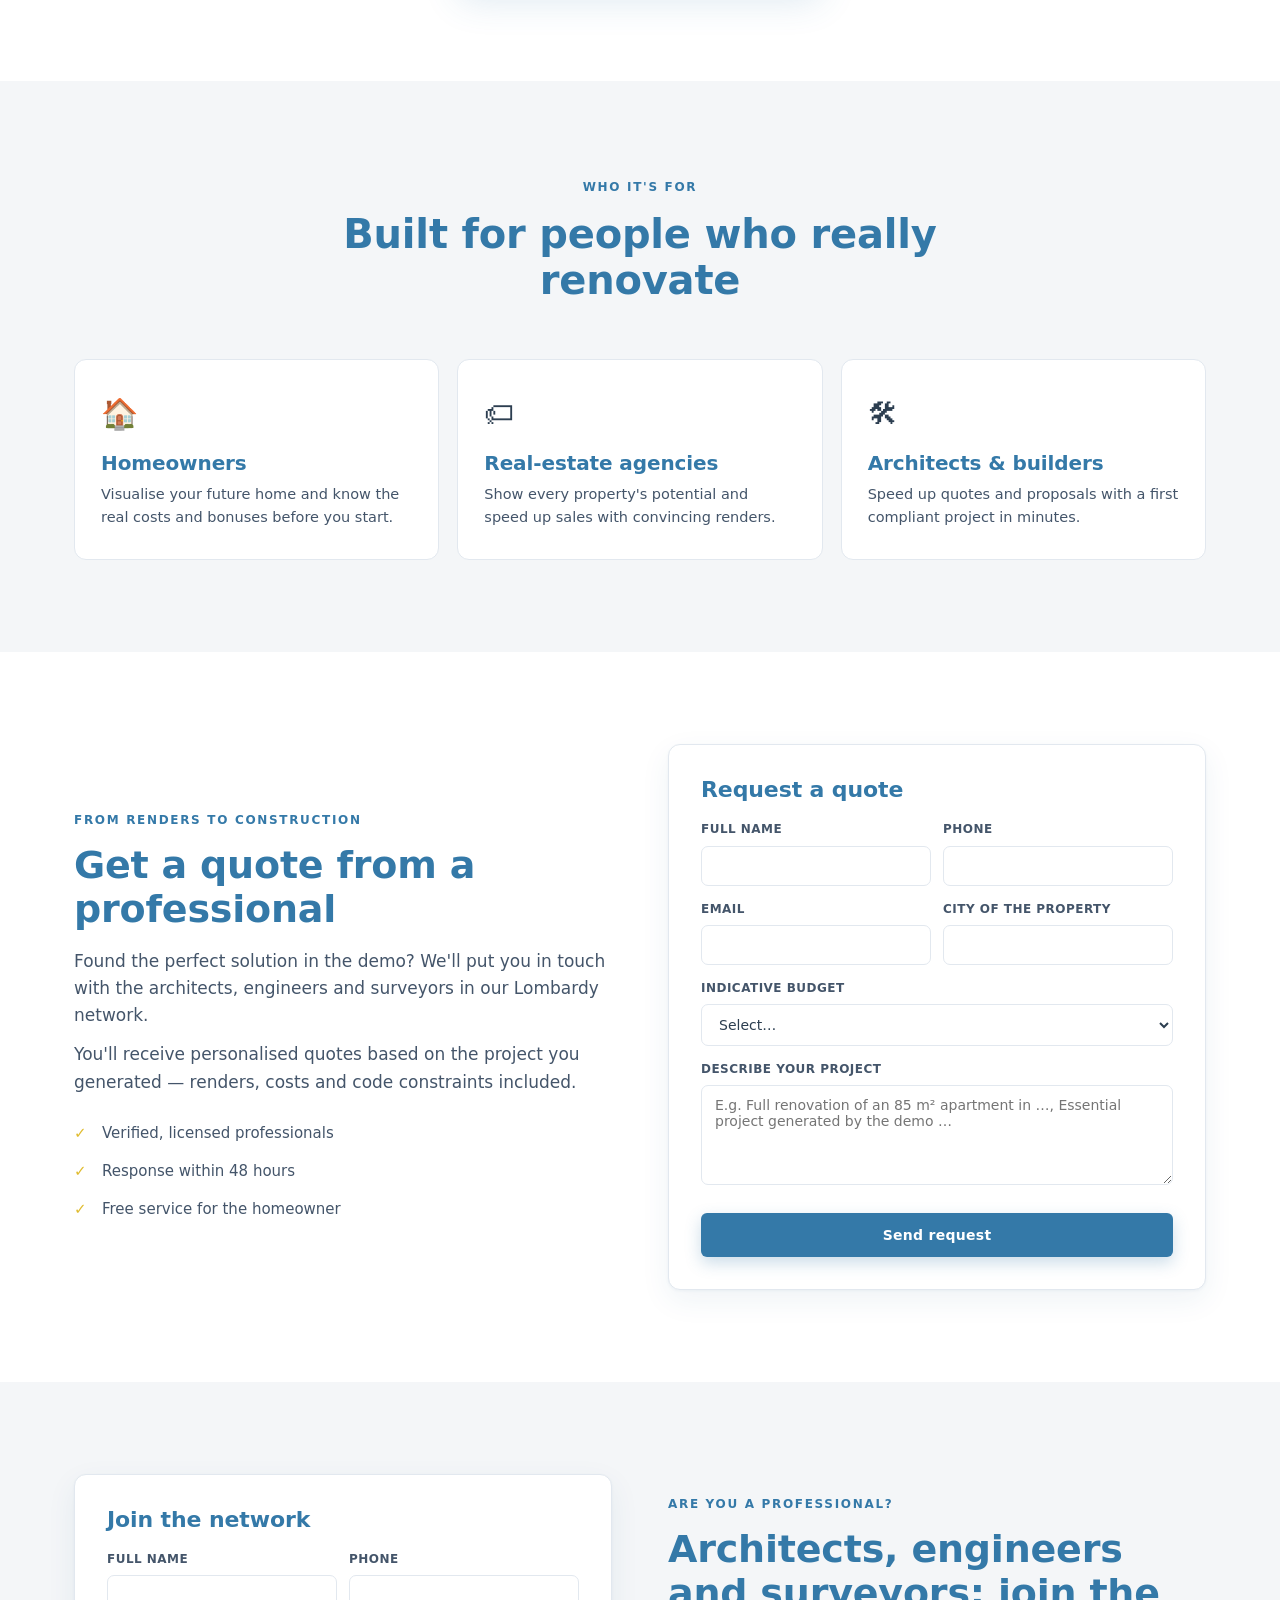
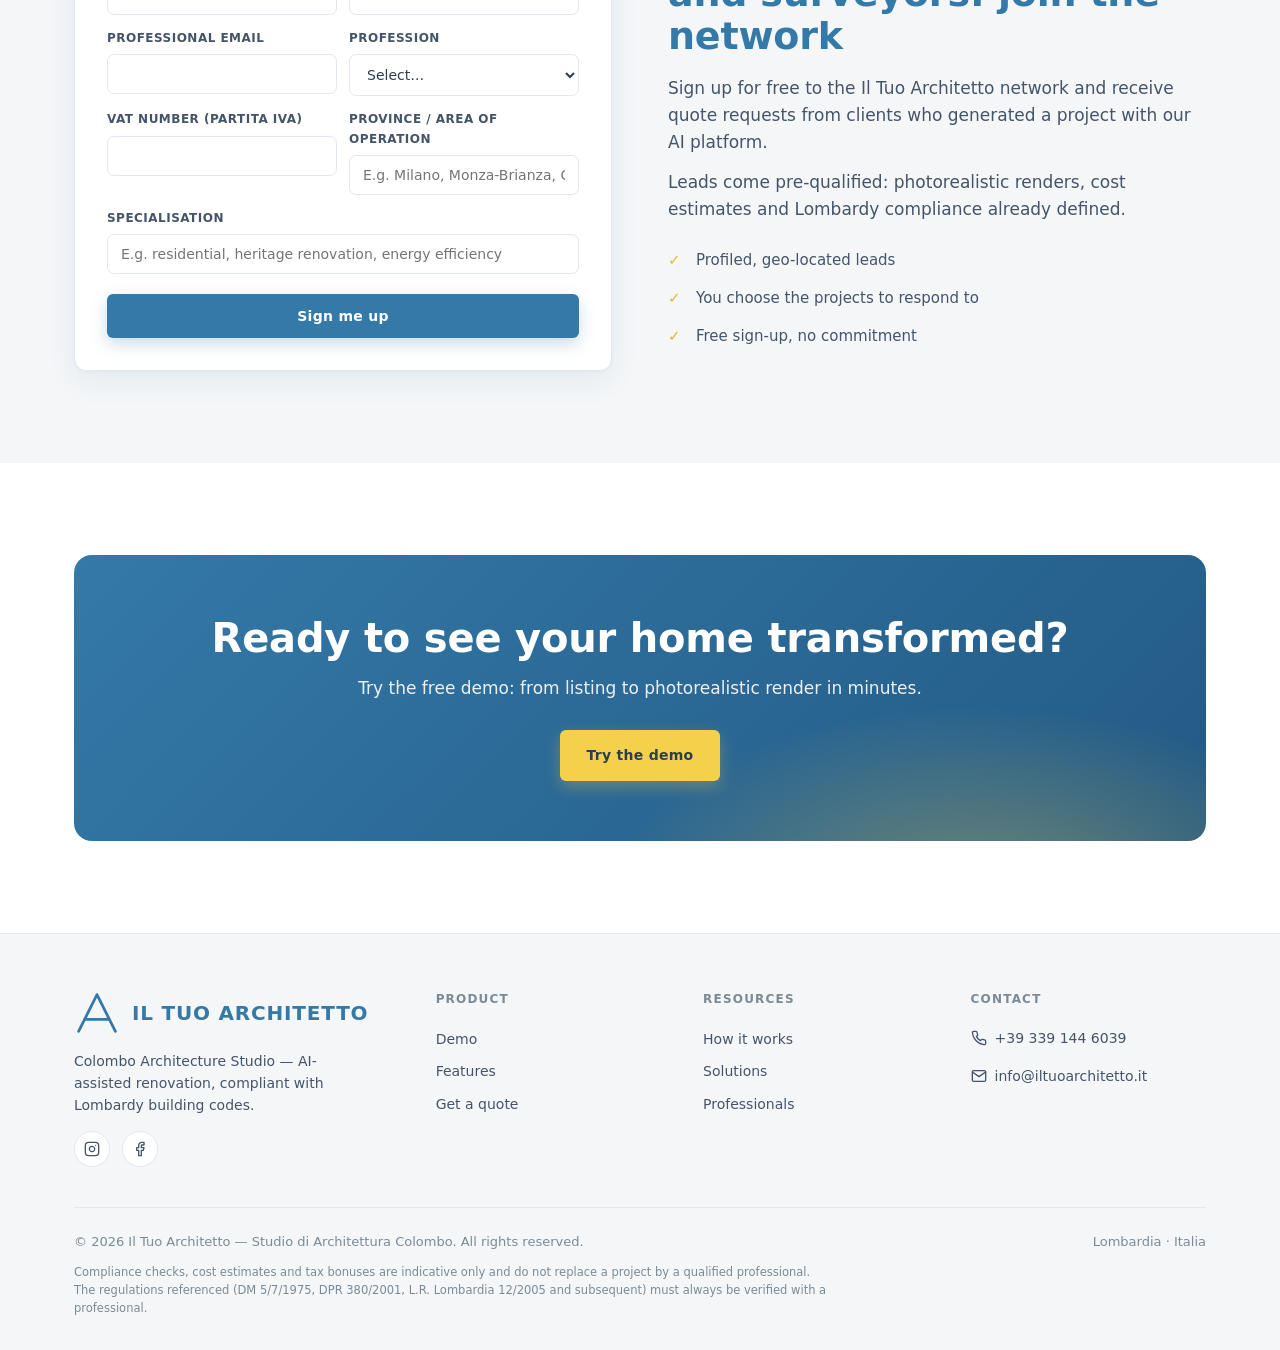
==== commit 053f44ee: "Align site with iltuoarchitetto.it + add network sections Visual + content overhaul to match the par" ====
--- a/index.html
+++ b/index.html
@@ -5,26 +5,55 @@
 <meta name="viewport" content="width=device-width, initial-scale=1.0">
 <title>Il Tuo Architetto — Ristrutturazione AI per la Lombardia</title>
 <meta name="description" content="Da un annuncio immobiliare a tre progetti di ristrutturazione fotorealistici, conformi alle norme edilizie della Lombardia, con costi, risparmio energetico e ROI.">
-<link rel="preconnect" href="data:,">
 <link rel="stylesheet" href="assets/css/site.css">
 </head>
 <body>
+
+<!-- TOP CONTACT BAR -->
+<div class="topbar">
+  <div class="topbar-inner">
+    <div class="topbar-left">
+      <a href="tel:+393391446039" aria-label="Telefono">
+        <svg viewBox="0 0 24 24" fill="none" stroke="currentColor" stroke-width="2" stroke-linecap="round" stroke-linejoin="round"><path d="M22 16.92v3a2 2 0 0 1-2.18 2 19.79 19.79 0 0 1-8.63-3.07 19.5 19.5 0 0 1-6-6 19.79 19.79 0 0 1-3.07-8.67A2 2 0 0 1 4.11 2h3a2 2 0 0 1 2 1.72 12.84 12.84 0 0 0 .7 2.81 2 2 0 0 1-.45 2.11L8.09 9.91a16 16 0 0 0 6 6l1.27-1.27a2 2 0 0 1 2.11-.45 12.84 12.84 0 0 0 2.81.7A2 2 0 0 1 22 16.92z"/></svg>
+        <span data-i18n="top.phone">+39 339 144 6039</span>
+      </a>
+      <a href="mailto:info@iltuoarchitetto.it" aria-label="Email">
+        <svg viewBox="0 0 24 24" fill="none" stroke="currentColor" stroke-width="2" stroke-linecap="round" stroke-linejoin="round"><path d="M4 4h16c1.1 0 2 .9 2 2v12c0 1.1-.9 2-2 2H4c-1.1 0-2-.9-2-2V6c0-1.1.9-2 2-2z"/><polyline points="22,6 12,13 2,6"/></svg>
+        <span data-i18n="top.email">info@iltuoarchitetto.it</span>
+      </a>
+    </div>
+    <div class="topbar-right">
+      <a href="https://www.instagram.com/iltuoarchitetto/" target="_blank" rel="noopener noreferrer" aria-label="Instagram">
+        <svg viewBox="0 0 24 24" fill="none" stroke="currentColor" stroke-width="2" stroke-linecap="round" stroke-linejoin="round"><rect x="2" y="2" width="20" height="20" rx="5" ry="5"/><path d="M16 11.37A4 4 0 1 1 12.63 8 4 4 0 0 1 16 11.37z"/><line x1="17.5" y1="6.5" x2="17.51" y2="6.5"/></svg>
+      </a>
+      <a href="https://www.facebook.com/tuoarchitetto" target="_blank" rel="noopener noreferrer" aria-label="Facebook">
+        <svg viewBox="0 0 24 24" fill="none" stroke="currentColor" stroke-width="2" stroke-linecap="round" stroke-linejoin="round"><path d="M18 2h-3a5 5 0 0 0-5 5v3H7v4h3v8h4v-8h3l1-4h-4V7a1 1 0 0 1 1-1h3z"/></svg>
+      </a>
+    </div>
+  </div>
+</div>
 
 <!-- NAV -->
 <header class="nav">
   <div class="wrap nav-inner">
     <a class="brand" href="index.html">
-      <span class="brand-mark">&#127963;</span>
+      <span class="brand-mark" aria-hidden="true">
+        <svg viewBox="0 0 50 50" fill="none" stroke="#3479A8" stroke-width="3" stroke-linecap="round" stroke-linejoin="round">
+          <path d="M5 45 L25 5 L45 45"/>
+          <path d="M12 32 L38 32"/>
+        </svg>
+      </span>
       <span>
         <span class="brand-name">Il Tuo Architetto</span>
-        <span class="brand-sub" data-i18n="brand.sub">Ristrutturazione AI · Lombardia</span>
+        <span class="brand-sub" data-i18n="brand.sub">Studio di Architettura Colombo</span>
       </span>
     </a>
     <nav class="nav-links">
       <a class="navlink" href="#features" data-i18n="nav.features">Funzioni</a>
       <a class="navlink" href="#how" data-i18n="nav.how">Come funziona</a>
       <a class="navlink" href="#solutions" data-i18n="nav.solutions">Soluzioni</a>
-      <a class="navlink" href="#pricing" data-i18n="nav.pricing">Prezzi</a>
+      <a class="navlink" href="#professionals" data-i18n="nav.professionals">Professionisti</a>
+      <a class="navlink" href="#contact" data-i18n="nav.contact">Contatti</a>
     </nav>
     <div class="nav-cta">
       <div class="lang-toggle">
@@ -42,10 +71,11 @@
   <div class="wrap hero-grid">
     <div>
       <span class="eyebrow" data-i18n="hero.eyebrow">Ristrutturazione intelligente per la Lombardia</span>
-      <h1><span data-i18n="hero.title.a">Trasforma la tua casa con</span> <span class="accent" data-i18n="hero.title.accent">l'intelligenza artificiale</span></h1>
-      <p class="lead" data-i18n="hero.lead">Da un annuncio immobiliare a tre progetti di ristrutturazione fotorealistici — conformi alle norme edilizie della Lombardia, completi di costi, risparmio energetico e ritorno sull'investimento.</p>
+      <h1><span data-i18n="hero.title.a">Realizziamo insieme</span> <span class="accent" data-i18n="hero.title.accent">la tua idea</span></h1>
+      <h2 class="subhead" data-i18n="hero.subhead">di casa, di luogo di lavoro, il tuo progetto.</h2>
+      <p class="lead" data-i18n="hero.lead">Il Tuo Architetto aiuta le persone a realizzare luoghi dove vivere e lavorare, occupandosi di tutto quello che occorre — dal progetto al cantiere, facendo risparmiare tempo, controllando i costi, affrontando la burocrazia. Con un approccio umano, concreto e creativo.</p>
       <div class="hero-actions">
-        <a class="btn btn-accent" href="demo.html" data-i18n="hero.cta1">Prova la demo gratis</a>
+        <a class="btn btn-accent" href="demo.html" data-i18n="hero.cta1">Prova la demo AI</a>
         <a class="btn btn-ghost" href="#how" data-i18n="hero.cta2">Scopri come funziona</a>
       </div>
       <div class="hero-meta">
@@ -180,7 +210,7 @@
 </section>
 
 <!-- AUDIENCE -->
-<section class="block" style="background:var(--sand);border-top:1px solid var(--line);border-bottom:1px solid var(--line)">
+<section class="block block-alt">
   <div class="wrap">
     <div class="section-head reveal">
       <span class="eyebrow" data-i18n="aud.eyebrow">Per chi è</span>
@@ -194,56 +224,145 @@
   </div>
 </section>
 
-<!-- PRICING -->
-<section class="block" id="pricing">
-  <div class="wrap">
-    <div class="section-head reveal">
-      <span class="eyebrow" data-i18n="pr.eyebrow">Prezzi</span>
-      <h2 data-i18n="pr.title">Inizia gratis, cresci quando vuoi</h2>
-      <p data-i18n="pr.sub">Nessuna carta richiesta per provare la demo.</p>
-    </div>
-    <div class="pricing">
-      <div class="price reveal">
-        <h3 data-i18n="pr.1.t">Demo</h3>
-        <div class="amt" data-i18n="pr.1.amt">€0</div>
-        <div class="per" data-i18n="pr.1.per">per sempre</div>
+<!-- REQUEST PREVENTIVO (clients → professionals) -->
+<section class="block" id="contact">
+  <div class="wrap">
+    <div class="form-block reveal">
+      <div class="form-text">
+        <span class="eyebrow" data-i18n="prev.eyebrow">Dai render al cantiere</span>
+        <h2 data-i18n="prev.title">Richiedi un preventivo a un professionista</h2>
+        <p data-i18n="prev.p1">Hai trovato la soluzione perfetta nella demo? Mettiamo in contatto te e gli architetti, ingegneri e geometri del nostro network in Lombardia.</p>
+        <p data-i18n="prev.p2">Riceverai preventivi personalizzati sulla base del progetto che hai generato — render, computi e vincoli normativi inclusi.</p>
         <ul>
-          <li data-i18n="pr.1.l1"></li>
-          <li data-i18n="pr.1.l2"></li>
-          <li data-i18n="pr.1.l3"></li>
+          <li data-i18n="prev.l1">Professionisti verificati e abilitati</li>
+          <li data-i18n="prev.l2">Risposta entro 48 ore</li>
+          <li data-i18n="prev.l3">Servizio gratuito per il proprietario</li>
         </ul>
-        <a class="btn btn-ghost" href="demo.html" data-i18n="pr.1.cta">Apri la demo</a>
-      </div>
-      <div class="price featured reveal">
-        <h3 data-i18n="pr.2.t">Pro</h3>
-        <div class="amt" data-i18n="pr.2.amt">€29</div>
-        <div class="per" data-i18n="pr.2.per">al mese</div>
+      </div>
+      <div class="form-card">
+        <h3 data-i18n="prev.f.t">Richiedi un preventivo</h3>
+        <form name="preventivo-request" method="POST" data-netlify="true" data-netlify-honeypot="bot-field" data-ajax-netlify>
+          <input type="hidden" name="form-name" value="preventivo-request">
+          <p class="form-honey"><label>Non compilare: <input name="bot-field"></label></p>
+          <div class="form-row">
+            <div class="form-field">
+              <label data-i18n="prev.f.name">Nome e cognome</label>
+              <input type="text" name="name" required>
+            </div>
+            <div class="form-field">
+              <label data-i18n="prev.f.phone">Telefono</label>
+              <input type="tel" name="phone" required>
+            </div>
+          </div>
+          <div class="form-row">
+            <div class="form-field">
+              <label data-i18n="prev.f.email">Email</label>
+              <input type="email" name="email" required>
+            </div>
+            <div class="form-field">
+              <label data-i18n="prev.f.city">Città dell'immobile</label>
+              <input type="text" name="city" required>
+            </div>
+          </div>
+          <div class="form-row single">
+            <div class="form-field">
+              <label data-i18n="prev.f.budget">Budget indicativo</label>
+              <select name="budget">
+                <option value="" data-i18n="prev.f.b.opt1">Seleziona…</option>
+                <option value="<30k" data-i18n="prev.f.b.opt2">Fino a 30.000 €</option>
+                <option value="30k-60k" data-i18n="prev.f.b.opt3">30.000 – 60.000 €</option>
+                <option value="60k-100k" data-i18n="prev.f.b.opt4">60.000 – 100.000 €</option>
+                <option value=">100k" data-i18n="prev.f.b.opt5">Oltre 100.000 €</option>
+              </select>
+            </div>
+          </div>
+          <div class="form-row single">
+            <div class="form-field">
+              <label data-i18n="prev.f.msg">Descrivi il tuo progetto</label>
+              <textarea name="message" data-i18n-attr="placeholder:prev.f.msg.ph" placeholder="Es. Ristrutturazione totale di un appartamento di 85 m² in via …"></textarea>
+            </div>
+          </div>
+          <button type="submit" class="btn btn-primary" data-i18n="prev.f.cta">Invia richiesta</button>
+          <div class="form-success hidden" data-i18n="prev.f.ok">✓ Richiesta ricevuta. Ti contatteremo entro 48 ore.</div>
+        </form>
+      </div>
+    </div>
+  </div>
+</section>
+
+<!-- PROFESSIONAL SUBSCRIPTION (architects/engineers) -->
+<section class="block block-alt" id="professionals">
+  <div class="wrap">
+    <div class="form-block reverse reveal">
+      <div class="form-text">
+        <span class="eyebrow" data-i18n="pro.eyebrow">Sei un professionista?</span>
+        <h2 data-i18n="pro.title">Architetti, ingegneri e geometri: entra nel network</h2>
+        <p data-i18n="pro.p1">Iscriviti gratuitamente al network di Il Tuo Architetto e ricevi richieste di preventivo dai clienti che generano un progetto con la nostra piattaforma AI.</p>
+        <p data-i18n="pro.p2">I lead arrivano già qualificati: render fotorealistici, computo dei costi e vincoli normativi della Lombardia già definiti.</p>
         <ul>
-          <li data-i18n="pr.2.l1"></li>
-          <li data-i18n="pr.2.l2"></li>
-          <li data-i18n="pr.2.l3"></li>
-          <li data-i18n="pr.2.l4"></li>
+          <li data-i18n="pro.l1">Lead profilati e geolocalizzati</li>
+          <li data-i18n="pro.l2">Tu scegli i progetti su cui rispondere</li>
+          <li data-i18n="pro.l3">Iscrizione gratuita, nessun obbligo</li>
         </ul>
-        <a class="btn btn-accent" href="demo.html" data-i18n="pr.2.cta">Inizia ora</a>
-      </div>
-      <div class="price reveal">
-        <h3 data-i18n="pr.3.t">Studio</h3>
-        <div class="amt" data-i18n="pr.3.amt">€89</div>
-        <div class="per" data-i18n="pr.3.per">al mese</div>
-        <ul>
-          <li data-i18n="pr.3.l1"></li>
-          <li data-i18n="pr.3.l2"></li>
-          <li data-i18n="pr.3.l3"></li>
-          <li data-i18n="pr.3.l4"></li>
-        </ul>
-        <a class="btn btn-ghost" href="#contact" data-i18n="pr.3.cta">Contattaci</a>
+      </div>
+      <div class="form-card">
+        <h3 data-i18n="pro.f.t">Iscriviti al network</h3>
+        <form name="professional-signup" method="POST" data-netlify="true" data-netlify-honeypot="bot-field" data-ajax-netlify>
+          <input type="hidden" name="form-name" value="professional-signup">
+          <p class="form-honey"><label>Non compilare: <input name="bot-field"></label></p>
+          <div class="form-row">
+            <div class="form-field">
+              <label data-i18n="pro.f.name">Nome e cognome</label>
+              <input type="text" name="name" required>
+            </div>
+            <div class="form-field">
+              <label data-i18n="pro.f.phone">Telefono</label>
+              <input type="tel" name="phone" required>
+            </div>
+          </div>
+          <div class="form-row">
+            <div class="form-field">
+              <label data-i18n="pro.f.email">Email professionale</label>
+              <input type="email" name="email" required>
+            </div>
+            <div class="form-field">
+              <label data-i18n="pro.f.profession">Professione</label>
+              <select name="profession" required>
+                <option value="" data-i18n="pro.f.p.opt1">Seleziona…</option>
+                <option value="architect" data-i18n="pro.f.p.opt2">Architetto</option>
+                <option value="engineer" data-i18n="pro.f.p.opt3">Ingegnere</option>
+                <option value="surveyor" data-i18n="pro.f.p.opt4">Geometra</option>
+                <option value="builder" data-i18n="pro.f.p.opt5">Impresa edile</option>
+                <option value="other" data-i18n="pro.f.p.opt6">Altro</option>
+              </select>
+            </div>
+          </div>
+          <div class="form-row">
+            <div class="form-field">
+              <label data-i18n="pro.f.piva">Partita IVA</label>
+              <input type="text" name="piva" required>
+            </div>
+            <div class="form-field">
+              <label data-i18n="pro.f.area">Provincia / area di competenza</label>
+              <input type="text" name="area" data-i18n-attr="placeholder:pro.f.area.ph" placeholder="Es. Milano, Monza-Brianza, Como" required>
+            </div>
+          </div>
+          <div class="form-row single">
+            <div class="form-field">
+              <label data-i18n="pro.f.spec">Specializzazione</label>
+              <input type="text" name="specialisation" data-i18n-attr="placeholder:pro.f.spec.ph" placeholder="Es. residenziale, ristrutturazioni storiche, efficienza energetica">
+            </div>
+          </div>
+          <button type="submit" class="btn btn-primary" data-i18n="pro.f.cta">Iscrivimi al network</button>
+          <div class="form-success hidden" data-i18n="pro.f.ok">✓ Iscrizione ricevuta. Ti contatteremo per la verifica.</div>
+        </form>
       </div>
     </div>
   </div>
 </section>
 
 <!-- CTA -->
-<section class="block" id="contact">
+<section class="block">
   <div class="wrap">
     <div class="cta-band reveal">
       <h2 data-i18n="cta.title">Pronto a vedere la tua casa trasformata?</h2>
@@ -259,33 +378,53 @@
     <div class="foot-grid">
       <div>
         <div class="brand" style="margin-bottom:14px">
-          <span class="brand-mark">&#127963;</span>
+          <span class="brand-mark" aria-hidden="true">
+            <svg viewBox="0 0 50 50" fill="none" stroke="#3479A8" stroke-width="3" stroke-linecap="round" stroke-linejoin="round">
+              <path d="M5 45 L25 5 L45 45"/>
+              <path d="M12 32 L38 32"/>
+            </svg>
+          </span>
           <span class="brand-name">Il Tuo Architetto</span>
         </div>
-        <p data-i18n="foot.tag">Ristrutturazione assistita dall'intelligenza artificiale, conforme alle norme edilizie della Lombardia.</p>
+        <p data-i18n="foot.tag">Studio di Architettura Colombo — ristrutturazione assistita dall'intelligenza artificiale, conforme alle norme edilizie della Lombardia.</p>
+        <div class="foot-socials">
+          <a href="https://www.instagram.com/iltuoarchitetto/" target="_blank" rel="noopener noreferrer" aria-label="Instagram">
+            <svg viewBox="0 0 24 24" fill="none" stroke="currentColor" stroke-width="2" stroke-linecap="round" stroke-linejoin="round"><rect x="2" y="2" width="20" height="20" rx="5" ry="5"/><path d="M16 11.37A4 4 0 1 1 12.63 8 4 4 0 0 1 16 11.37z"/><line x1="17.5" y1="6.5" x2="17.51" y2="6.5"/></svg>
+          </a>
+          <a href="https://www.facebook.com/tuoarchitetto" target="_blank" rel="noopener noreferrer" aria-label="Facebook">
+            <svg viewBox="0 0 24 24" fill="none" stroke="currentColor" stroke-width="2" stroke-linecap="round" stroke-linejoin="round"><path d="M18 2h-3a5 5 0 0 0-5 5v3H7v4h3v8h4v-8h3l1-4h-4V7a1 1 0 0 1 1-1h3z"/></svg>
+          </a>
+        </div>
       </div>
       <div>
         <h5 data-i18n="foot.col1">Prodotto</h5>
         <a href="demo.html" data-i18n="foot.demo">Demo</a>
         <a href="#features" data-i18n="foot.features">Funzioni</a>
-        <a href="#pricing" data-i18n="foot.pricing">Prezzi</a>
+        <a href="#contact" data-i18n="foot.pricing">Preventivo</a>
       </div>
       <div>
         <h5 data-i18n="foot.col2">Risorse</h5>
         <a href="#how" data-i18n="foot.how">Come funziona</a>
         <a href="#solutions" data-i18n="foot.solutions">Soluzioni</a>
-        <a href="#strip" data-i18n="foot.compliance">Conformità</a>
+        <a href="#professionals" data-i18n="foot.professionals">Professionisti</a>
       </div>
       <div>
-        <h5 data-i18n="foot.col3">Azienda</h5>
-        <a href="#contact" data-i18n="foot.about">Chi siamo</a>
-        <a href="#contact" data-i18n="foot.contact">Contatti</a>
-        <a href="#" data-i18n="foot.privacy">Privacy</a>
+        <h5 data-i18n="foot.col3">Contatti</h5>
+        <div class="foot-contact">
+          <a href="tel:+393391446039">
+            <svg viewBox="0 0 24 24" fill="none" stroke="currentColor" stroke-width="2" stroke-linecap="round" stroke-linejoin="round"><path d="M22 16.92v3a2 2 0 0 1-2.18 2 19.79 19.79 0 0 1-8.63-3.07 19.5 19.5 0 0 1-6-6 19.79 19.79 0 0 1-3.07-8.67A2 2 0 0 1 4.11 2h3a2 2 0 0 1 2 1.72 12.84 12.84 0 0 0 .7 2.81 2 2 0 0 1-.45 2.11L8.09 9.91a16 16 0 0 0 6 6l1.27-1.27a2 2 0 0 1 2.11-.45 12.84 12.84 0 0 0 2.81.7A2 2 0 0 1 22 16.92z"/></svg>
+            <span>+39 339 144 6039</span>
+          </a>
+          <a href="mailto:info@iltuoarchitetto.it">
+            <svg viewBox="0 0 24 24" fill="none" stroke="currentColor" stroke-width="2" stroke-linecap="round" stroke-linejoin="round"><path d="M4 4h16c1.1 0 2 .9 2 2v12c0 1.1-.9 2-2 2H4c-1.1 0-2-.9-2-2V6c0-1.1.9-2 2-2z"/><polyline points="22,6 12,13 2,6"/></svg>
+            <span>info@iltuoarchitetto.it</span>
+          </a>
+        </div>
       </div>
     </div>
     <div class="foot-bottom">
-      <span>&copy; <span id="year"></span> Il Tuo Architetto. <span data-i18n="foot.rights">Tutti i diritti riservati.</span></span>
-      <span>Milano · Lombardia · Italia</span>
+      <span>&copy; <span id="year"></span> Il Tuo Architetto — Studio di Architettura Colombo. <span data-i18n="foot.rights">Tutti i diritti riservati.</span></span>
+      <span>Lombardia · Italia</span>
     </div>
     <p class="foot-disc" data-i18n="foot.disc"></p>
   </div>
--- a/assets/css/site.css
+++ b/assets/css/site.css
@@ -1,28 +1,32 @@
 @import url("fonts.css");
 
 :root {
-  --green: #1B3A2D;
-  --green-2: #2D5F45;
-  --terra: #C87941;
-  --terra-d: #A85F2E;
-  --cream: #F6F4EF;
-  --ink: #1C1917;
-  --muted: #78716C;
-  --line: #E2DCD2;
+  /* Palette aligned with iltuoarchitetto.it */
+  --primary: #3479A8;
+  --primary-d: #235A85;
+  --primary-l: #D8E5F0;
+  --accent: #F5D04A;
+  --accent-d: #E0BC30;
+  --bg: #FFFFFF;
+  --bg-alt: #F4F6F8;
+  --bg-top: #ECEFF1;
+  --ink: #2C3E50;
+  --ink-soft: #44556A;
+  --muted: #7B8B96;
+  --line: #E2E8EF;
   --card: #FFFFFF;
-  --sand: #FAFAF8;
   --serif: 'Cormorant Garamond', Georgia, serif;
   --sans: 'Source Sans 3', 'Segoe UI', system-ui, sans-serif;
-  --maxw: 1140px;
-  --radius: 14px;
-  --shadow: 0 1px 3px rgba(0,0,0,.04), 0 10px 30px rgba(27,58,45,.06);
+  --maxw: 1180px;
+  --radius: 12px;
+  --shadow: 0 1px 3px rgba(35,90,133,.05), 0 10px 30px rgba(35,90,133,.07);
 }
 
 * { margin: 0; padding: 0; box-sizing: border-box; }
 html { scroll-behavior: smooth; }
 body {
   font-family: var(--sans);
-  background: var(--cream);
+  background: var(--bg);
   color: var(--ink);
   line-height: 1.6;
   -webkit-font-smoothing: antialiased;
@@ -30,52 +34,72 @@
 img { max-width: 100%; display: block; }
 a { color: inherit; text-decoration: none; }
 
-h1, h2, h3, h4 { font-family: var(--serif); font-weight: 600; line-height: 1.08; color: var(--green); }
+h1, h2, h3, h4 { font-family: var(--sans); font-weight: 700; line-height: 1.15; color: var(--primary); letter-spacing: -.005em; }
+h1 { font-weight: 700; }
 .wrap { max-width: var(--maxw); margin: 0 auto; padding: 0 24px; }
 
 .eyebrow {
   font-family: var(--sans);
   font-size: 12px; font-weight: 700; letter-spacing: .14em;
-  text-transform: uppercase; color: var(--terra);
-  display: inline-block; margin-bottom: 16px;
+  text-transform: uppercase; color: var(--primary);
+  display: inline-block; margin-bottom: 14px;
 }
 
 /* ---------- Buttons ---------- */
 .btn {
   display: inline-flex; align-items: center; gap: 8px;
-  padding: 13px 26px; border-radius: 10px;
-  font-family: var(--sans); font-size: 15px; font-weight: 600;
-  cursor: pointer; border: 1px solid transparent;
-  transition: transform .15s ease, box-shadow .2s ease, background .2s ease;
+  padding: 12px 24px; border-radius: 6px;
+  font-family: var(--sans); font-size: 14px; font-weight: 700;
+  letter-spacing: .02em; cursor: pointer; border: 2px solid transparent;
+  transition: transform .15s ease, box-shadow .2s ease, background .2s ease, border-color .2s;
 }
 .btn:hover { transform: translateY(-2px); }
-.btn-primary { background: var(--green); color: #fff; box-shadow: 0 8px 20px rgba(27,58,45,.22); }
-.btn-primary:hover { background: #163024; }
-.btn-accent { background: var(--terra); color: #fff; box-shadow: 0 8px 20px rgba(200,121,65,.25); }
-.btn-accent:hover { background: var(--terra-d); }
-.btn-ghost { background: transparent; color: var(--green); border-color: var(--line); }
-.btn-ghost:hover { background: #fff; border-color: var(--green); }
+.btn-primary { background: var(--primary); color: #fff; box-shadow: 0 6px 16px rgba(52,121,168,.25); }
+.btn-primary:hover { background: var(--primary-d); }
+.btn-accent { background: var(--accent); color: var(--ink); box-shadow: 0 6px 16px rgba(245,208,74,.30); }
+.btn-accent:hover { background: var(--accent-d); }
+.btn-ghost { background: transparent; color: var(--primary); border-color: var(--primary); }
+.btn-ghost:hover { background: var(--primary); color: #fff; }
+
+/* ---------- Top contact bar ---------- */
+.topbar {
+  background: var(--bg-top);
+  font-size: 13px;
+  color: var(--ink-soft);
+  border-bottom: 1px solid var(--line);
+}
+.topbar-inner {
+  max-width: var(--maxw); margin: 0 auto; padding: 9px 24px;
+  display: flex; justify-content: space-between; align-items: center; gap: 16px; flex-wrap: wrap;
+}
+.topbar-left { display: flex; gap: 22px; flex-wrap: wrap; align-items: center; }
+.topbar-left a { display: inline-flex; align-items: center; gap: 6px; color: var(--ink-soft); transition: color .15s; }
+.topbar-left a:hover { color: var(--primary); }
+.topbar-left svg { width: 14px; height: 14px; }
+.topbar-right { display: flex; gap: 14px; align-items: center; }
+.topbar-right a { color: var(--muted); transition: color .15s; }
+.topbar-right a:hover { color: var(--primary); }
+.topbar-right svg { width: 16px; height: 16px; }
 
 /* ---------- Nav ---------- */
 .nav {
   position: sticky; top: 0; z-index: 100;
-  background: rgba(246,244,239,.82);
-  backdrop-filter: saturate(160%) blur(12px);
+  background: rgba(255,255,255,.95);
+  backdrop-filter: saturate(160%) blur(10px);
   border-bottom: 1px solid var(--line);
 }
-.nav-inner { display: flex; align-items: center; justify-content: space-between; height: 68px; }
-.brand { display: flex; align-items: center; gap: 11px; }
+.nav-inner { display: flex; align-items: center; justify-content: space-between; height: 78px; }
+.brand { display: flex; align-items: center; gap: 12px; }
 .brand-mark {
-  width: 38px; height: 38px; border-radius: 10px;
-  background: linear-gradient(135deg, var(--green), var(--green-2));
-  display: grid; place-items: center; color: #fff; font-size: 19px;
-  box-shadow: 0 4px 12px rgba(27,58,45,.25);
-}
-.brand-name { font-family: var(--serif); font-size: 21px; font-weight: 600; color: var(--green); letter-spacing: .01em; }
-.brand-sub { display: block; font-family: var(--sans); font-size: 10px; font-weight: 600; letter-spacing: .12em; text-transform: uppercase; color: var(--muted); margin-top: -2px; }
-.nav-links { display: flex; align-items: center; gap: 28px; }
-.nav-links a.navlink { font-size: 14.5px; font-weight: 500; color: var(--ink); opacity: .8; transition: opacity .15s; }
-.nav-links a.navlink:hover { opacity: 1; color: var(--green); }
+  width: 46px; height: 46px;
+  display: grid; place-items: center;
+}
+.brand-mark svg { width: 46px; height: 46px; }
+.brand-name { font-family: var(--sans); font-size: 20px; font-weight: 800; color: var(--primary); letter-spacing: .04em; text-transform: uppercase; }
+.brand-sub { display: block; font-family: var(--sans); font-size: 10.5px; font-weight: 500; color: var(--muted); margin-top: 1px; letter-spacing: .02em; }
+.nav-links { display: flex; align-items: center; gap: 30px; }
+.nav-links a.navlink { font-size: 13.5px; font-weight: 700; color: var(--ink); text-transform: uppercase; letter-spacing: .06em; transition: color .15s; }
+.nav-links a.navlink:hover { color: var(--primary); }
 .nav-cta { display: flex; align-items: center; gap: 14px; }
 
 .lang-toggle { display: inline-flex; border: 1px solid var(--line); border-radius: 999px; overflow: hidden; background: #fff; }
@@ -84,60 +108,63 @@
   font-family: var(--sans); font-size: 12px; font-weight: 700; letter-spacing: .04em;
   padding: 6px 12px; color: var(--muted); transition: all .15s;
 }
-.lang-toggle button.active { background: var(--green); color: #fff; }
-
-.nav-burger { display: none; background: none; border: none; cursor: pointer; font-size: 22px; color: var(--green); }
+.lang-toggle button.active { background: var(--primary); color: #fff; }
+
+.nav-burger { display: none; background: none; border: none; cursor: pointer; font-size: 22px; color: var(--primary); }
 
 /* ---------- Hero ---------- */
-.hero { position: relative; overflow: hidden; padding: 84px 0 72px; }
+.hero { position: relative; overflow: hidden; padding: 80px 0 70px; background: var(--bg); }
 .hero::before {
   content: ""; position: absolute; inset: 0; z-index: 0;
   background:
-    radial-gradient(900px 420px at 78% -8%, rgba(200,121,65,.12), transparent 60%),
-    radial-gradient(760px 460px at 8% 12%, rgba(27,58,45,.10), transparent 62%);
-}
-.hero-grid { position: relative; z-index: 1; display: grid; grid-template-columns: 1.05fr .95fr; gap: 56px; align-items: center; }
-.hero h1 { font-size: clamp(40px, 5.6vw, 68px); letter-spacing: -.01em; }
-.hero h1 .accent { color: var(--terra); font-style: italic; }
-.hero p.lead { font-size: 18.5px; color: #44403C; max-width: 560px; margin: 24px 0 32px; }
+    radial-gradient(900px 460px at 82% -6%, rgba(245,208,74,.10), transparent 60%),
+    radial-gradient(760px 460px at 8% 10%, rgba(52,121,168,.09), transparent 62%);
+}
+.hero-grid { position: relative; z-index: 1; display: grid; grid-template-columns: 1.1fr .9fr; gap: 56px; align-items: center; }
+.hero h1 { font-size: clamp(36px, 5vw, 56px); color: var(--primary); }
+.hero h1 .accent { color: var(--primary-d); }
+.hero h2.subhead { font-family: var(--sans); font-size: clamp(20px, 2.4vw, 26px); font-weight: 400; color: var(--ink-soft); margin-top: 14px; line-height: 1.35; }
+.hero p.lead { font-size: 17px; color: var(--ink-soft); max-width: 560px; margin: 22px 0 30px; }
+.hero p.lead strong { color: var(--primary); }
 .hero-actions { display: flex; flex-wrap: wrap; gap: 14px; }
 .hero-meta { display: flex; gap: 26px; margin-top: 36px; flex-wrap: wrap; }
-.hero-meta .m strong { font-family: var(--serif); font-size: 30px; color: var(--green); display: block; }
-.hero-meta .m span { font-size: 12.5px; color: var(--muted); }
+.hero-meta .m strong { font-family: var(--sans); font-size: 30px; color: var(--primary); display: block; font-weight: 800; }
+.hero-meta .m span { font-size: 13px; color: var(--muted); }
 
 /* hero visual — stylized app mock */
 .mock {
-  background: #fff; border: 1px solid var(--line); border-radius: 18px;
+  background: #fff; border: 1px solid var(--line); border-radius: 14px;
   box-shadow: var(--shadow); overflow: hidden; transform: rotate(.4deg);
 }
-.mock-top { background: linear-gradient(135deg, var(--green), var(--green-2)); padding: 14px 18px; display: flex; align-items: center; gap: 10px; color: #fff; }
-.mock-top .dot { width: 30px; height: 30px; border-radius: 8px; background: rgba(255,255,255,.14); display: grid; place-items: center; font-size: 15px; }
+.mock-top { background: linear-gradient(135deg, var(--primary), var(--primary-d)); padding: 14px 18px; display: flex; align-items: center; gap: 10px; color: #fff; }
+.mock-top .dot { width: 30px; height: 30px; border-radius: 8px; background: rgba(255,255,255,.18); display: grid; place-items: center; font-size: 15px; }
 .mock-top h4 { color: #fff; font-size: 14px; font-weight: 700; }
-.mock-top p { font-size: 9px; opacity: .75; }
+.mock-top p { font-size: 9px; opacity: .85; }
 .mock-steps { display: flex; gap: 4px; padding: 12px 16px 0; }
 .mock-steps i { flex: 1; height: 5px; border-radius: 3px; background: var(--line); font-style: normal; }
-.mock-steps i.on { background: var(--terra); }
-.mock-steps i.done { background: var(--green); }
+.mock-steps i.on { background: var(--accent); }
+.mock-steps i.done { background: var(--primary); }
 .mock-body { padding: 14px 16px 18px; }
-.mock-render { height: 150px; border-radius: 10px; background: linear-gradient(135deg, #D1E7DD, #EDF3EE, #E8C9A0); position: relative; display: grid; place-items: center; }
-.mock-render span { font-family: var(--serif); font-size: 15px; color: var(--green); background: rgba(255,255,255,.7); padding: 5px 14px; border-radius: 999px; }
+.mock-render { height: 150px; border-radius: 10px; background: linear-gradient(135deg, var(--primary-l), #EFF5FA, #F8E9A5); position: relative; display: grid; place-items: center; }
+.mock-render span { font-family: var(--sans); font-size: 13px; font-weight: 700; color: var(--primary); background: rgba(255,255,255,.85); padding: 5px 14px; border-radius: 999px; }
 .mock-cards { display: grid; grid-template-columns: repeat(3,1fr); gap: 8px; margin-top: 12px; }
-.mock-cards div { border: 1px solid var(--line); border-radius: 9px; padding: 9px; background: var(--sand); }
-.mock-cards b { font-size: 10.5px; color: var(--green); display: block; }
+.mock-cards div { border: 1px solid var(--line); border-radius: 9px; padding: 9px; background: var(--bg-alt); }
+.mock-cards b { font-size: 10.5px; color: var(--primary); display: block; }
 .mock-cards small { font-size: 9px; color: var(--muted); }
-.mock-cards em { font-family: var(--serif); font-style: normal; font-size: 14px; color: var(--terra); display: block; margin-top: 3px; }
-
-/* ---------- Logos / norms strip ---------- */
-.strip { border-top: 1px solid var(--line); border-bottom: 1px solid var(--line); background: var(--sand); }
+.mock-cards em { font-family: var(--sans); font-style: normal; font-size: 14px; font-weight: 700; color: var(--accent-d); display: block; margin-top: 3px; }
+
+/* ---------- Trust strip ---------- */
+.strip { border-top: 1px solid var(--line); border-bottom: 1px solid var(--line); background: var(--bg-alt); }
 .strip-inner { display: flex; align-items: center; gap: 14px 34px; flex-wrap: wrap; justify-content: center; padding: 22px 0; }
-.strip-inner span:first-child { font-size: 11px; font-weight: 700; letter-spacing: .1em; text-transform: uppercase; color: var(--muted); }
-.strip-inner code { font-family: var(--sans); font-size: 12.5px; font-weight: 600; color: var(--green); opacity: .8; }
+.strip-inner span:first-child { font-size: 11px; font-weight: 700; letter-spacing: .12em; text-transform: uppercase; color: var(--muted); }
+.strip-inner code { font-family: var(--sans); font-size: 12.5px; font-weight: 700; color: var(--primary); opacity: .9; }
 
 /* ---------- Sections ---------- */
 section.block { padding: 92px 0; }
-.section-head { text-align: center; max-width: 680px; margin: 0 auto 56px; }
-.section-head h2 { font-size: clamp(32px, 4vw, 46px); }
-.section-head p { color: var(--muted); font-size: 17px; margin-top: 16px; }
+section.block-alt { background: var(--bg-alt); }
+.section-head { text-align: center; max-width: 720px; margin: 0 auto 56px; }
+.section-head h2 { font-size: clamp(28px, 3.6vw, 40px); }
+.section-head p { color: var(--ink-soft); font-size: 17px; margin-top: 14px; }
 
 /* feature grid */
 .features { display: grid; grid-template-columns: repeat(3, 1fr); gap: 18px; }
@@ -145,75 +172,102 @@
   background: var(--card); border: 1px solid var(--line); border-radius: var(--radius);
   padding: 26px 24px; transition: transform .2s ease, box-shadow .2s ease, border-color .2s;
 }
-.feature:hover { transform: translateY(-4px); box-shadow: var(--shadow); border-color: #d8d0c2; }
-.feature .ic { width: 46px; height: 46px; border-radius: 11px; background: #EDF3EE; display: grid; place-items: center; font-size: 22px; margin-bottom: 16px; }
-.feature h3 { font-size: 21px; margin-bottom: 8px; }
-.feature p { font-size: 14.5px; color: #57534E; }
-
-/* how it works */
-.how { background: var(--green); color: #fff; }
+.feature:hover { transform: translateY(-4px); box-shadow: var(--shadow); border-color: var(--primary-l); }
+.feature .ic { width: 46px; height: 46px; border-radius: 11px; background: var(--primary-l); display: grid; place-items: center; font-size: 22px; margin-bottom: 16px; color: var(--primary); }
+.feature h3 { font-size: 19px; margin-bottom: 8px; color: var(--primary); }
+.feature p { font-size: 14.5px; color: var(--ink-soft); }
+
+/* how it works (blue band) */
+.how { background: var(--primary); color: #fff; }
 .how h2, .how .section-head h2 { color: #fff; }
-.how .section-head p { color: rgba(255,255,255,.72); }
-.how .eyebrow { color: #E8C9A0; }
+.how .section-head p { color: rgba(255,255,255,.85); }
+.how .eyebrow { color: var(--accent); }
 .steps { display: grid; grid-template-columns: repeat(5, 1fr); gap: 14px; }
-.step { background: rgba(255,255,255,.06); border: 1px solid rgba(255,255,255,.12); border-radius: 12px; padding: 22px 18px; position: relative; }
-.step .num { font-family: var(--serif); font-size: 40px; color: var(--terra); line-height: 1; }
+.step { background: rgba(255,255,255,.08); border: 1px solid rgba(255,255,255,.15); border-radius: 12px; padding: 22px 18px; position: relative; }
+.step .num { font-family: var(--sans); font-size: 36px; font-weight: 800; color: var(--accent); line-height: 1; }
 .step .ico { font-size: 22px; margin: 8px 0 10px; }
-.step h4 { color: #fff; font-size: 19px; margin-bottom: 6px; }
-.step p { font-size: 13px; color: rgba(255,255,255,.7); }
+.step h4 { color: #fff; font-size: 17px; margin-bottom: 6px; font-weight: 700; }
+.step p { font-size: 13px; color: rgba(255,255,255,.85); }
 
 /* solutions */
 .solutions { display: grid; grid-template-columns: repeat(3, 1fr); gap: 20px; align-items: stretch; }
 .sol { background: var(--card); border: 1px solid var(--line); border-radius: var(--radius); overflow: hidden; display: flex; flex-direction: column; }
-.sol.featured { border-color: var(--green); box-shadow: 0 12px 36px rgba(27,58,45,.14); transform: scale(1.02); }
+.sol.featured { border-color: var(--primary); box-shadow: 0 12px 36px rgba(52,121,168,.16); transform: scale(1.02); }
 .sol-cap { height: 132px; display: grid; place-items: center; position: relative; }
 .sol:nth-child(1) .sol-cap { background: linear-gradient(135deg,#E8E4DF,#F5F2ED); }
-.sol:nth-child(2) .sol-cap { background: linear-gradient(135deg,#D1E7DD,#EDF3EE); }
-.sol:nth-child(3) .sol-cap { background: linear-gradient(135deg,#E8C9A0,#D4A373); }
-.sol-cap b { font-family: var(--serif); font-size: 26px; color: var(--green); }
-.sol-tag { position: absolute; top: 12px; right: 12px; background: var(--green); color: #fff; font-size: 10px; font-weight: 700; letter-spacing: .06em; text-transform: uppercase; padding: 4px 10px; border-radius: 999px; }
+.sol:nth-child(2) .sol-cap { background: linear-gradient(135deg,var(--primary-l),#EFF5FA); }
+.sol:nth-child(3) .sol-cap { background: linear-gradient(135deg,#F8E9A5,#FBE89C); }
+.sol-cap b { font-family: var(--sans); font-size: 22px; font-weight: 800; color: var(--primary); letter-spacing: .04em; text-transform: uppercase; }
+.sol-tag { position: absolute; top: 12px; right: 12px; background: var(--primary); color: #fff; font-size: 10px; font-weight: 700; letter-spacing: .06em; text-transform: uppercase; padding: 4px 10px; border-radius: 999px; }
 .sol-body { padding: 24px; flex: 1; display: flex; flex-direction: column; }
-.sol-body h3 { font-size: 23px; }
+.sol-body h3 { font-size: 21px; }
 .sol-body .desc { font-size: 14px; color: var(--muted); margin: 8px 0 16px; }
 .sol-body ul { list-style: none; margin-bottom: 18px; }
 .sol-body li { font-size: 14px; padding: 7px 0 7px 26px; position: relative; border-bottom: 1px dashed var(--line); }
-.sol-body li::before { content: "✓"; position: absolute; left: 0; color: var(--terra); font-weight: 700; }
+.sol-body li::before { content: "✓"; position: absolute; left: 0; color: var(--accent-d); font-weight: 700; }
 
 /* audience */
 .audience { display: grid; grid-template-columns: repeat(3,1fr); gap: 18px; }
 .aud { border: 1px solid var(--line); border-radius: var(--radius); padding: 30px 26px; background: var(--card); }
 .aud .ic { font-size: 30px; margin-bottom: 14px; }
-.aud h3 { font-size: 22px; margin-bottom: 8px; }
-.aud p { color: #57534E; font-size: 14.5px; }
-
-/* pricing */
-.pricing { display: grid; grid-template-columns: repeat(3,1fr); gap: 20px; }
-.price { background: var(--card); border: 1px solid var(--line); border-radius: var(--radius); padding: 30px 26px; display: flex; flex-direction: column; }
-.price.featured { border: 2px solid var(--terra); }
-.price h3 { font-size: 22px; }
-.price .amt { font-family: var(--serif); font-size: 46px; color: var(--green); margin: 10px 0 2px; }
-.price .amt small { font-size: 15px; color: var(--muted); font-family: var(--sans); }
-.price .per { font-size: 13px; color: var(--muted); margin-bottom: 18px; }
-.price ul { list-style: none; margin-bottom: 22px; flex: 1; }
-.price li { font-size: 14px; padding: 6px 0 6px 24px; position: relative; }
-.price li::before { content: "✓"; position: absolute; left: 0; color: var(--green); font-weight: 700; }
-.price .btn { justify-content: center; width: 100%; }
+.aud h3 { font-size: 20px; margin-bottom: 8px; }
+.aud p { color: var(--ink-soft); font-size: 14.5px; }
+
+/* ---------- Forms (Preventivo + Professional) ---------- */
+.form-block { display: grid; grid-template-columns: 1fr 1fr; gap: 56px; align-items: center; }
+.form-block.reverse { grid-template-columns: 1fr 1fr; }
+.form-block.reverse .form-text { order: 2; }
+.form-block.reverse .form-card { order: 1; }
+.form-text h2 { font-size: clamp(28px, 3.4vw, 38px); margin-bottom: 16px; }
+.form-text p { color: var(--ink-soft); font-size: 17px; margin-bottom: 12px; }
+.form-text ul { list-style: none; margin-top: 18px; }
+.form-text li { padding: 7px 0 7px 28px; position: relative; font-size: 15px; color: var(--ink-soft); }
+.form-text li::before { content: "✓"; position: absolute; left: 0; color: var(--accent-d); font-weight: 800; }
+.form-card { background: var(--card); border: 1px solid var(--line); border-radius: var(--radius); padding: 32px; box-shadow: var(--shadow); }
+.form-card h3 { font-size: 22px; margin-bottom: 18px; }
+.form-row { display: grid; grid-template-columns: 1fr 1fr; gap: 12px; }
+.form-row.single { grid-template-columns: 1fr; }
+.form-field { margin-bottom: 14px; }
+.form-field label { display: block; font-size: 12px; font-weight: 700; color: var(--ink-soft); text-transform: uppercase; letter-spacing: .04em; margin-bottom: 6px; }
+.form-field input, .form-field select, .form-field textarea {
+  width: 100%; padding: 11px 13px; border: 1px solid var(--line); border-radius: 7px;
+  font-family: var(--sans); font-size: 14px; color: var(--ink); background: #fff;
+  transition: border-color .15s, box-shadow .15s;
+}
+.form-field input:focus, .form-field select:focus, .form-field textarea:focus {
+  outline: none; border-color: var(--primary); box-shadow: 0 0 0 3px rgba(52,121,168,.12);
+}
+.form-field textarea { min-height: 100px; resize: vertical; }
+.form-honey { position: absolute; left: -5000px; }
+.form-card .btn { width: 100%; justify-content: center; margin-top: 6px; }
+.form-success {
+  background: var(--primary-l); border: 1px solid var(--primary); border-radius: 8px;
+  padding: 14px 18px; color: var(--primary-d); font-weight: 600; margin-top: 14px;
+}
+.form-success.hidden { display: none; }
 
 /* CTA */
-.cta-band { background: linear-gradient(135deg, var(--green), var(--green-2)); border-radius: 24px; padding: 64px 48px; text-align: center; color: #fff; position: relative; overflow: hidden; }
-.cta-band::after { content: ""; position: absolute; inset: 0; background: radial-gradient(600px 300px at 80% 120%, rgba(200,121,65,.3), transparent 60%); }
+.cta-band { background: linear-gradient(135deg, var(--primary), var(--primary-d)); border-radius: 18px; padding: 60px 48px; text-align: center; color: #fff; position: relative; overflow: hidden; }
+.cta-band::after { content: ""; position: absolute; inset: 0; background: radial-gradient(620px 320px at 80% 120%, rgba(245,208,74,.35), transparent 60%); }
 .cta-band > * { position: relative; z-index: 1; }
-.cta-band h2 { color: #fff; font-size: clamp(30px, 4vw, 46px); }
-.cta-band p { color: rgba(255,255,255,.8); font-size: 18px; margin: 16px auto 30px; max-width: 560px; }
+.cta-band h2 { color: #fff; font-size: clamp(28px, 3.6vw, 40px); }
+.cta-band p { color: rgba(255,255,255,.9); font-size: 17px; margin: 14px auto 28px; max-width: 600px; }
 
 /* footer */
-footer { border-top: 1px solid var(--line); padding: 56px 0 32px; background: var(--sand); }
+footer { border-top: 1px solid var(--line); padding: 56px 0 32px; background: var(--bg-alt); }
 .foot-grid { display: grid; grid-template-columns: 1.4fr 1fr 1fr 1fr; gap: 32px; }
 .foot-grid h5 { font-family: var(--sans); font-size: 12px; font-weight: 700; letter-spacing: .1em; text-transform: uppercase; color: var(--muted); margin-bottom: 14px; }
-.foot-grid a { display: block; font-size: 14px; color: #57534E; padding: 5px 0; }
-.foot-grid a:hover { color: var(--green); }
-.foot-grid p { font-size: 14px; color: #57534E; max-width: 280px; }
-.foot-bottom { border-top: 1px solid var(--line); margin-top: 40px; padding-top: 24px; display: flex; justify-content: space-between; flex-wrap: wrap; gap: 12px; font-size: 12.5px; color: var(--muted); }
+.foot-grid a { display: block; font-size: 14px; color: var(--ink-soft); padding: 5px 0; }
+.foot-grid a:hover { color: var(--primary); }
+.foot-grid p { font-size: 14px; color: var(--ink-soft); max-width: 280px; }
+.foot-contact { display: flex; flex-direction: column; gap: 8px; margin-top: 14px; }
+.foot-contact a { display: inline-flex; align-items: center; gap: 8px; padding: 4px 0; }
+.foot-contact svg { width: 16px; height: 16px; flex-shrink: 0; }
+.foot-socials { display: flex; gap: 12px; margin-top: 14px; }
+.foot-socials a { display: grid; place-items: center; width: 36px; height: 36px; border-radius: 50%; background: #fff; border: 1px solid var(--line); padding: 0; transition: all .15s; }
+.foot-socials a:hover { background: var(--primary); border-color: var(--primary); color: #fff; }
+.foot-socials svg { width: 16px; height: 16px; }
+.foot-bottom { border-top: 1px solid var(--line); margin-top: 40px; padding-top: 24px; display: flex; justify-content: space-between; flex-wrap: wrap; gap: 12px; font-size: 13px; color: var(--muted); }
 .foot-disc { font-size: 11.5px; color: var(--muted); max-width: 760px; margin-top: 10px; }
 
 /* reveal animation */
@@ -223,23 +277,29 @@
 [lang-hide] { display: none !important; }
 
 /* ---------- Responsive ---------- */
-@media (max-width: 900px) {
+@media (max-width: 960px) {
   .hero-grid { grid-template-columns: 1fr; gap: 40px; }
   .features, .pricing, .audience { grid-template-columns: 1fr 1fr; }
   .steps { grid-template-columns: 1fr 1fr; }
   .solutions { grid-template-columns: 1fr; }
   .foot-grid { grid-template-columns: 1fr 1fr; }
+  .form-block, .form-block.reverse { grid-template-columns: 1fr; gap: 32px; }
+  .form-block.reverse .form-text, .form-block.reverse .form-card { order: initial; }
   .nav-links { display: none; }
   .nav-links.open {
     display: flex; flex-direction: column; align-items: flex-start; gap: 6px;
-    position: absolute; top: 68px; left: 0; right: 0;
-    background: var(--cream); border-bottom: 1px solid var(--line); padding: 18px 24px;
+    position: absolute; top: 78px; left: 0; right: 0;
+    background: #fff; border-bottom: 1px solid var(--line); padding: 18px 24px;
   }
   .nav-burger { display: block; }
+  .topbar-inner { justify-content: center; }
 }
 @media (max-width: 560px) {
-  .features, .pricing, .audience, .steps, .foot-grid { grid-template-columns: 1fr; }
+  .features, .audience, .steps, .foot-grid { grid-template-columns: 1fr; }
   section.block { padding: 64px 0; }
-  .cta-band { padding: 48px 24px; }
-  .hero { padding: 56px 0 48px; }
-}
+  .cta-band { padding: 44px 24px; }
+  .hero { padding: 52px 0 44px; }
+  .topbar-left { gap: 14px; font-size: 12px; }
+  .form-card { padding: 24px; }
+  .form-row { grid-template-columns: 1fr; }
+}
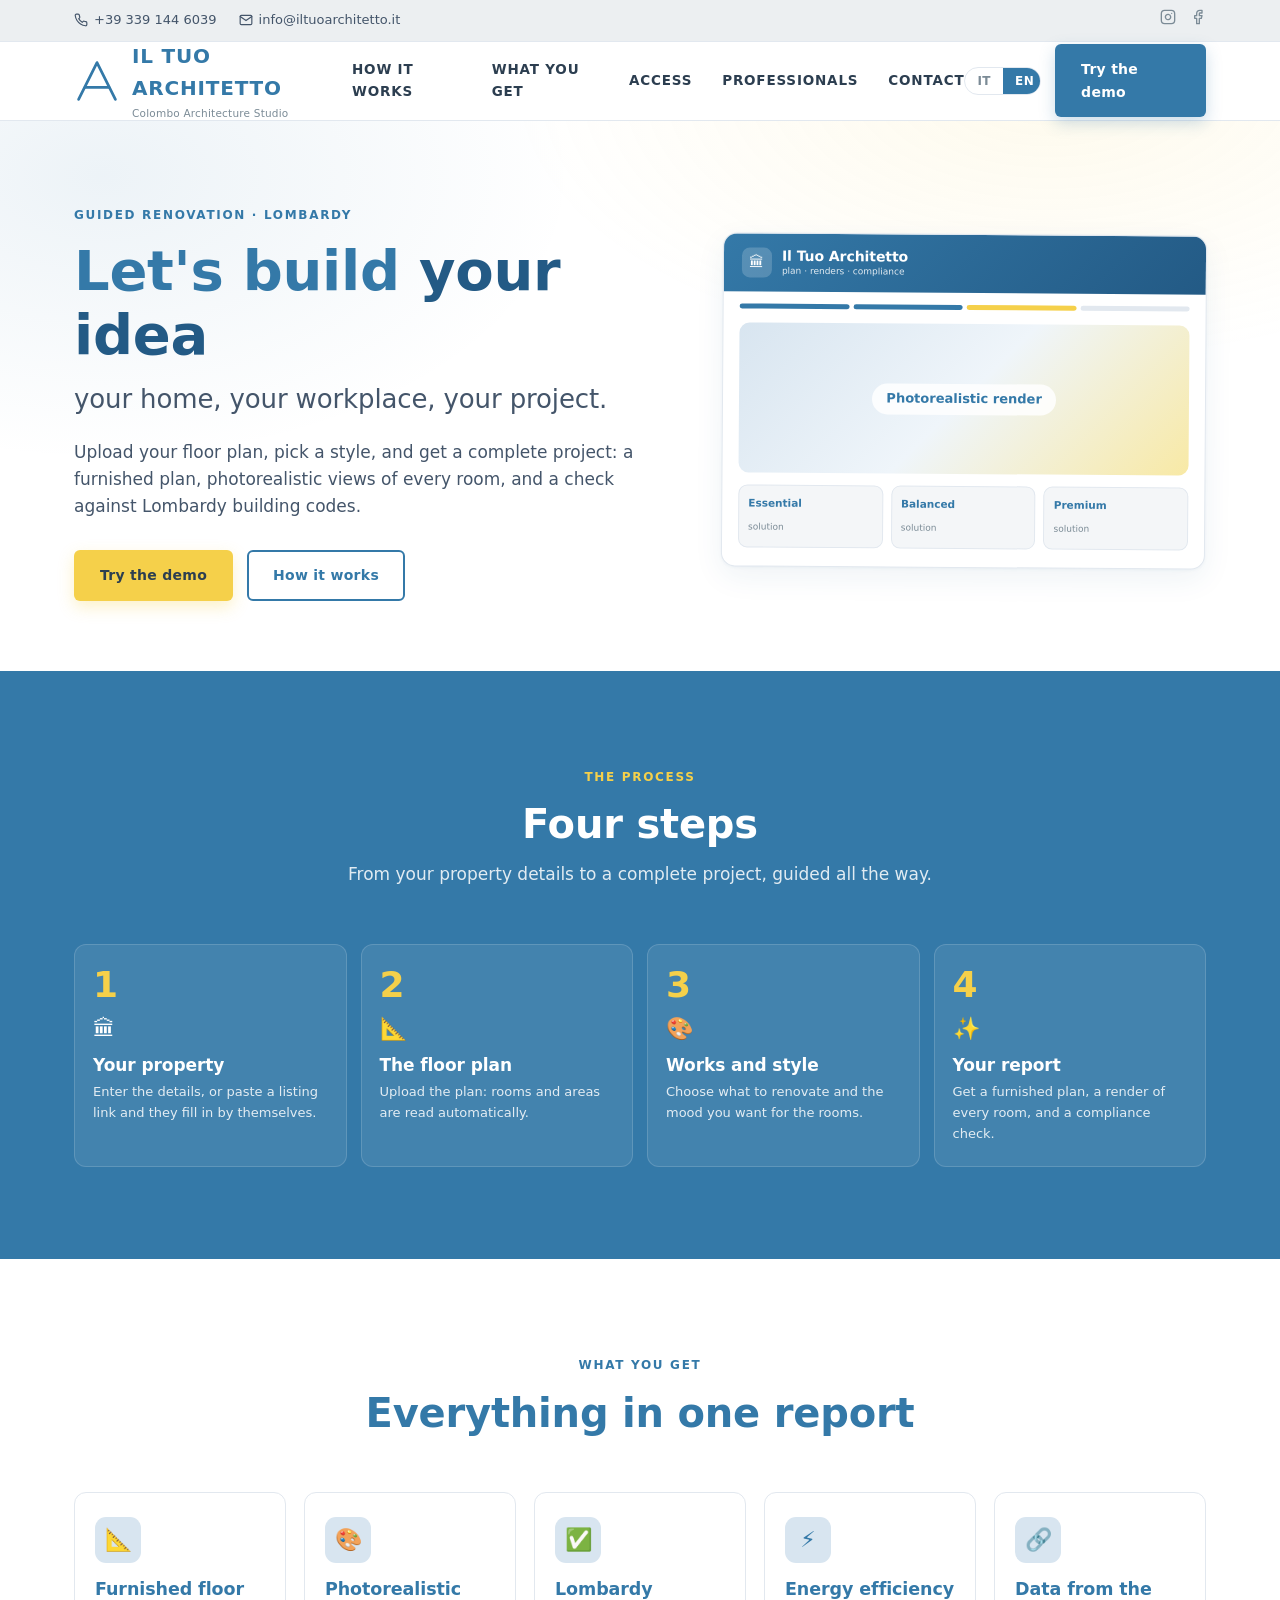
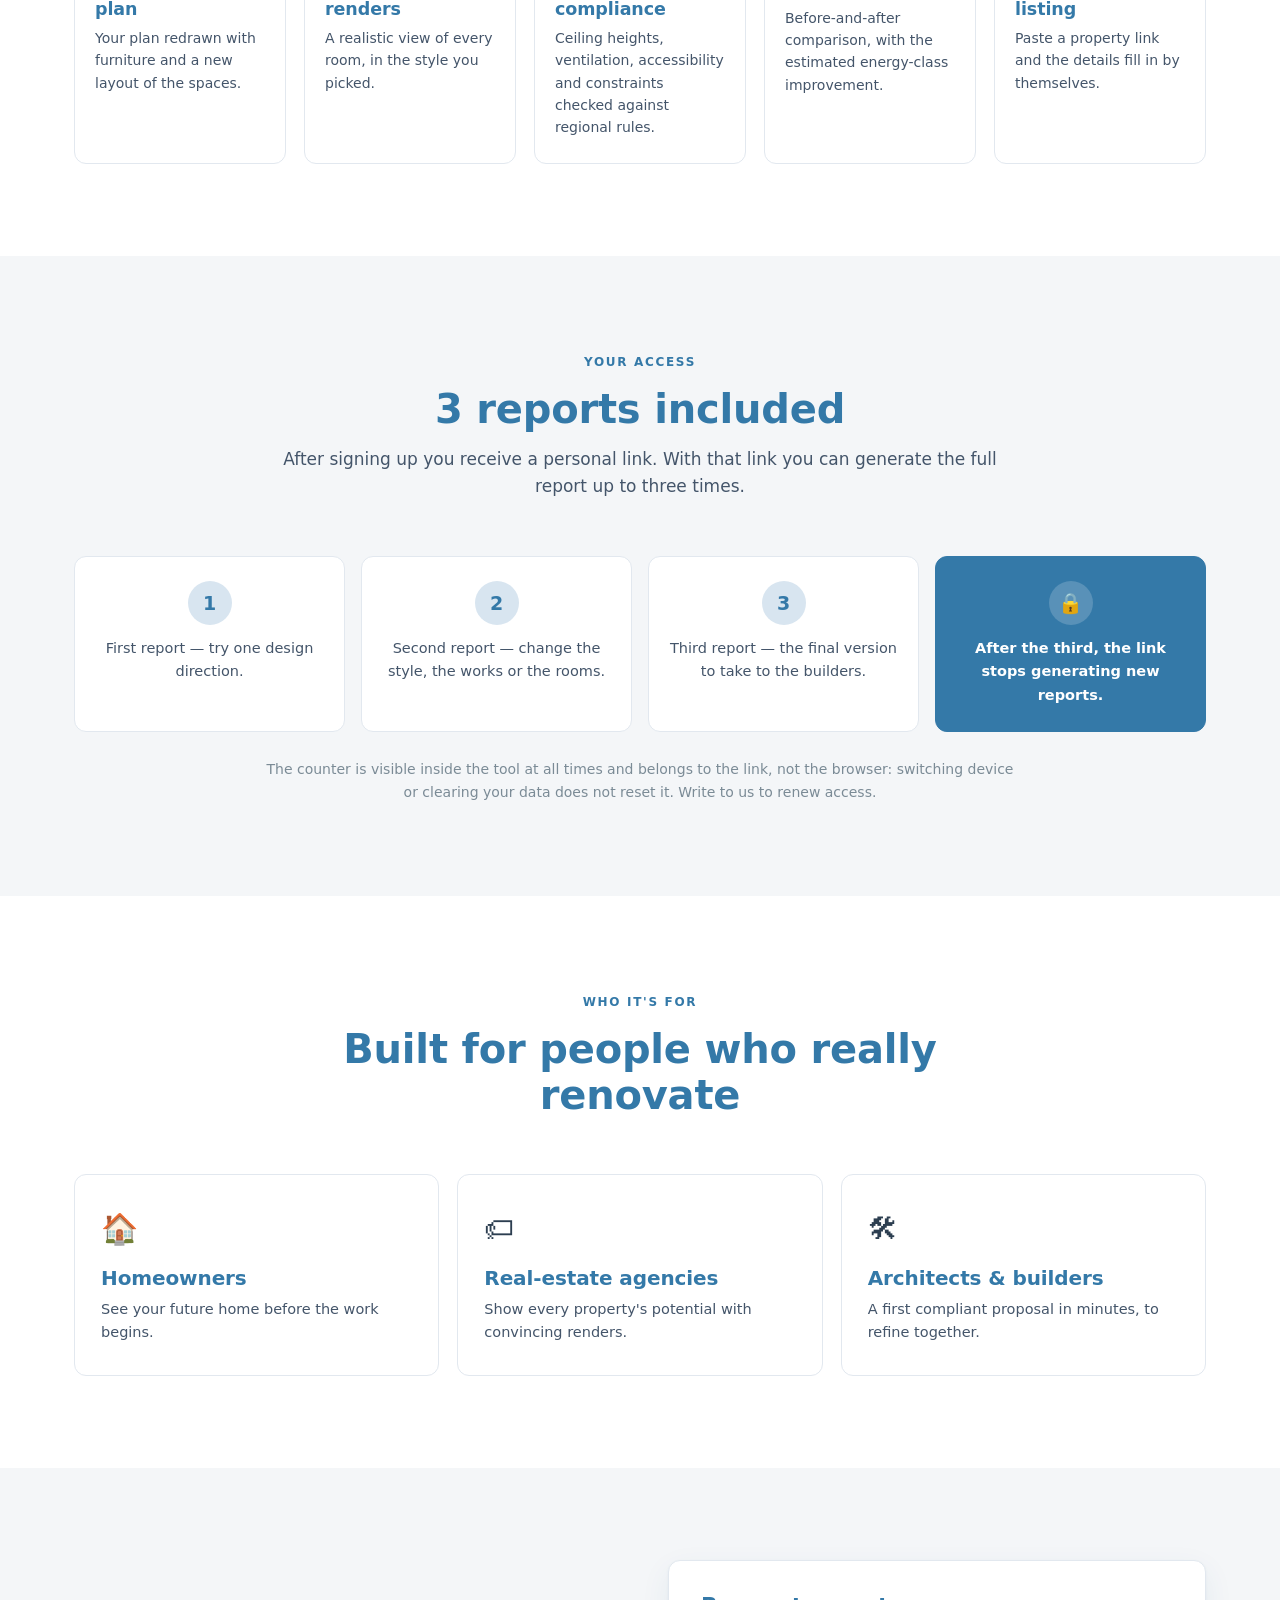
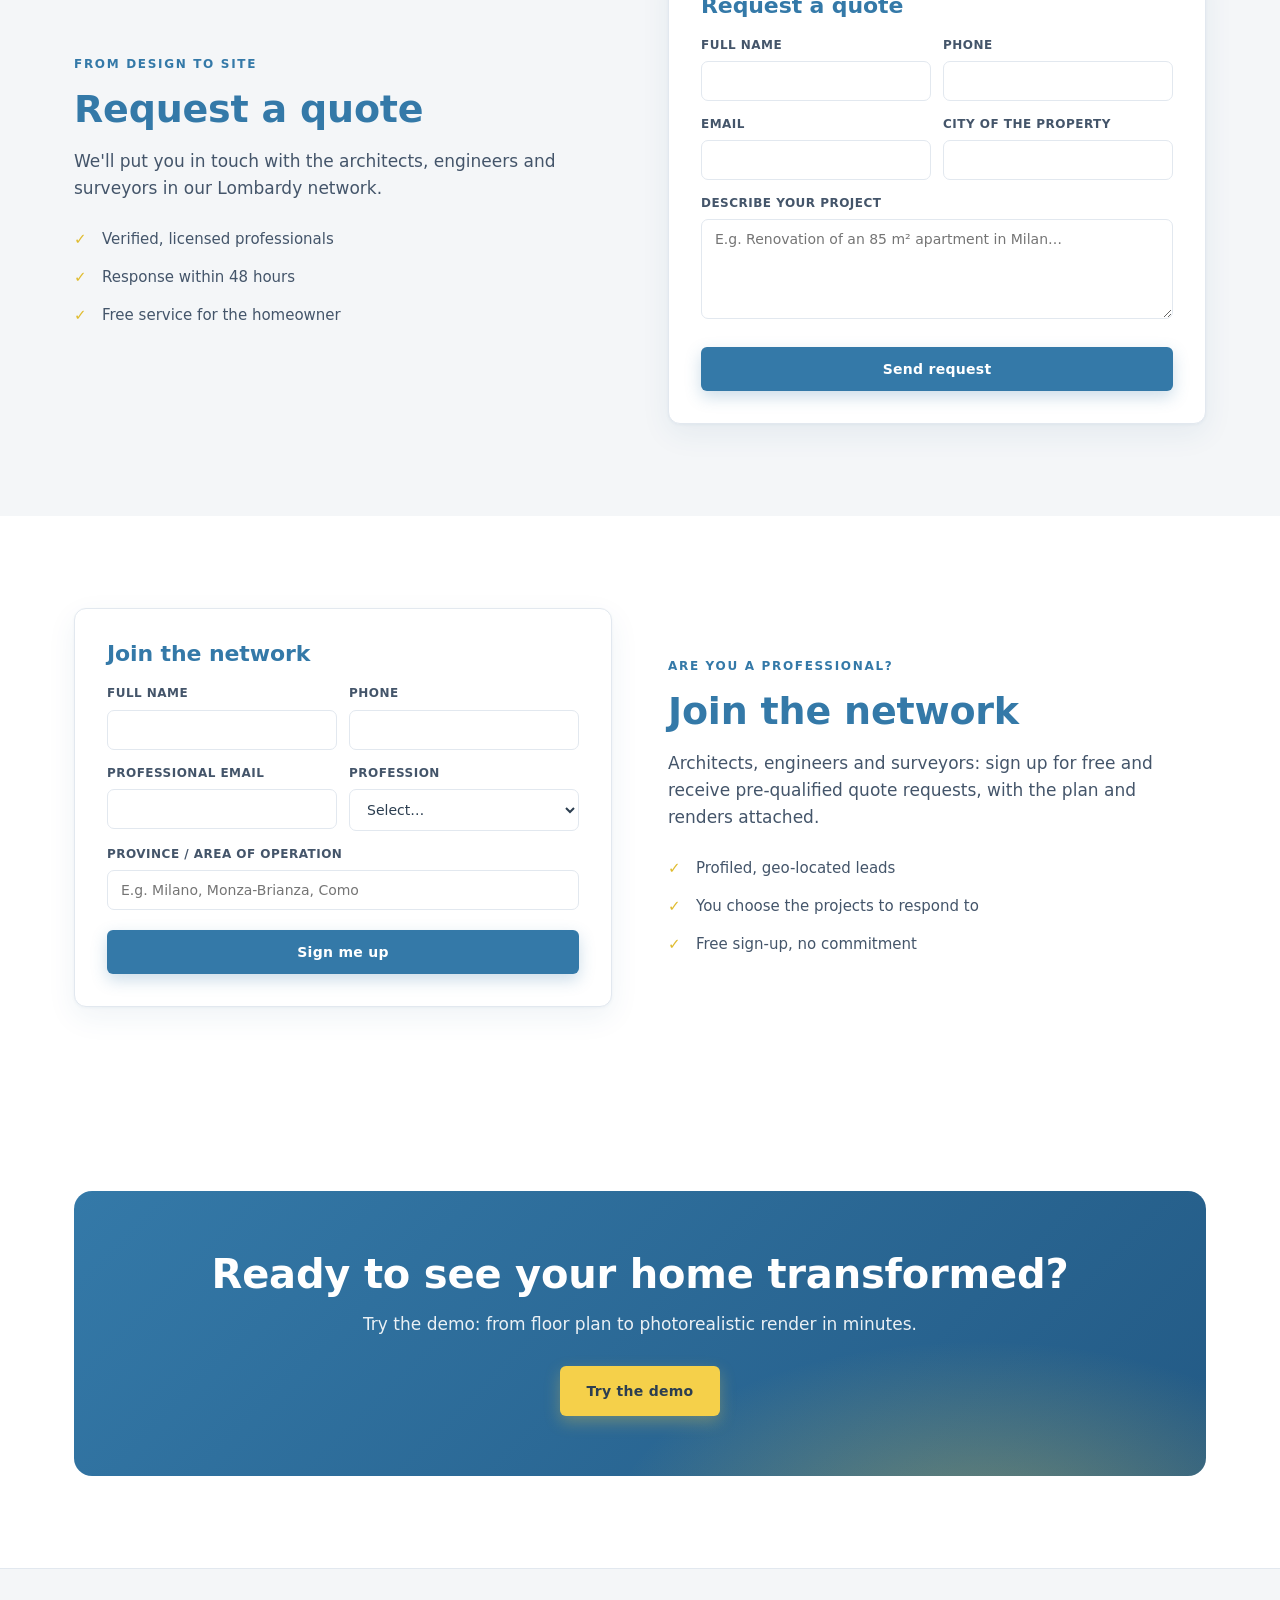
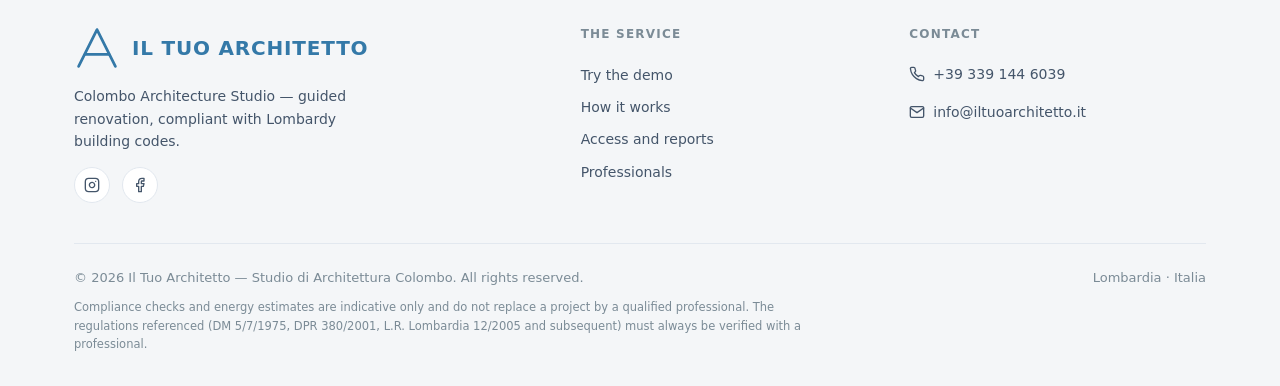
==== commit 55e53ae6: "Simplify vitrine and demo, surface the 3-report counter Landing page - Cut from 11 sections to 7: dr" ====
--- a/index.html
+++ b/index.html
@@ -3,8 +3,8 @@
 <head>
 <meta charset="UTF-8">
 <meta name="viewport" content="width=device-width, initial-scale=1.0">
-<title>Il Tuo Architetto — Ristrutturazione AI per la Lombardia</title>
-<meta name="description" content="Da un annuncio immobiliare a tre progetti di ristrutturazione fotorealistici, conformi alle norme edilizie della Lombardia, con costi, risparmio energetico e ROI.">
+<title>Il Tuo Architetto — Ristrutturazione guidata per la Lombardia</title>
+<meta name="description" content="Carica la planimetria, scegli lo stile e ricevi un progetto completo con render fotorealistici e verifica delle norme edilizie della Lombardia.">
 <link rel="stylesheet" href="assets/css/site.css">
 </head>
 <body>
@@ -39,8 +39,7 @@
     <a class="brand" href="index.html">
       <span class="brand-mark" aria-hidden="true">
         <svg viewBox="0 0 50 50" fill="none" stroke="#3479A8" stroke-width="3" stroke-linecap="round" stroke-linejoin="round">
-          <path d="M5 45 L25 5 L45 45"/>
-          <path d="M12 32 L38 32"/>
+          <path d="M5 45 L25 5 L45 45"/><path d="M12 32 L38 32"/>
         </svg>
       </span>
       <span>
@@ -49,9 +48,9 @@
       </span>
     </a>
     <nav class="nav-links">
-      <a class="navlink" href="#features" data-i18n="nav.features">Funzioni</a>
       <a class="navlink" href="#how" data-i18n="nav.how">Come funziona</a>
-      <a class="navlink" href="#solutions" data-i18n="nav.solutions">Soluzioni</a>
+      <a class="navlink" href="#what" data-i18n="nav.what">Cosa ottieni</a>
+      <a class="navlink" href="#access" data-i18n="nav.access">Accesso</a>
       <a class="navlink" href="#professionals" data-i18n="nav.professionals">Professionisti</a>
       <a class="navlink" href="#contact" data-i18n="nav.contact">Contatti</a>
     </nav>
@@ -70,18 +69,13 @@
 <section class="hero">
   <div class="wrap hero-grid">
     <div>
-      <span class="eyebrow" data-i18n="hero.eyebrow">Ristrutturazione intelligente per la Lombardia</span>
+      <span class="eyebrow" data-i18n="hero.eyebrow">Ristrutturazione guidata · Lombardia</span>
       <h1><span data-i18n="hero.title.a">Realizziamo insieme</span> <span class="accent" data-i18n="hero.title.accent">la tua idea</span></h1>
       <h2 class="subhead" data-i18n="hero.subhead">di casa, di luogo di lavoro, il tuo progetto.</h2>
-      <p class="lead" data-i18n="hero.lead">Il Tuo Architetto aiuta le persone a realizzare luoghi dove vivere e lavorare, occupandosi di tutto quello che occorre — dal progetto al cantiere, facendo risparmiare tempo, controllando i costi, affrontando la burocrazia. Con un approccio umano, concreto e creativo.</p>
+      <p class="lead" data-i18n="hero.lead">Carica la planimetria, scegli lo stile e ricevi un progetto completo: planimetria arredata, render fotorealistici di ogni stanza e verifica delle norme edilizie della Lombardia.</p>
       <div class="hero-actions">
-        <a class="btn btn-accent" href="demo.html" data-i18n="hero.cta1">Prova la demo AI</a>
-        <a class="btn btn-ghost" href="#how" data-i18n="hero.cta2">Scopri come funziona</a>
-      </div>
-      <div class="hero-meta">
-        <div class="m"><strong data-i18n="hero.m1.n">3</strong><span data-i18n="hero.m1.l">soluzioni per ogni budget</span></div>
-        <div class="m"><strong data-i18n="hero.m2.n">8</strong><span data-i18n="hero.m2.l">stili di design</span></div>
-        <div class="m"><strong data-i18n="hero.m3.n">100%</strong><span data-i18n="hero.m3.l">conforme alle norme</span></div>
+        <a class="btn btn-accent" href="demo.html" data-i18n="hero.cta1">Prova la demo</a>
+        <a class="btn btn-ghost" href="#how" data-i18n="hero.cta2">Come funziona</a>
       </div>
     </div>
     <div class="reveal in">
@@ -90,54 +84,19 @@
           <span class="dot">&#127963;</span>
           <span>
             <h4 data-i18n="mock.title">Il Tuo Architetto</h4>
-            <p data-i18n="mock.sub">3 soluzioni · render · conformità</p>
+            <p data-i18n="mock.sub">planimetria · render · conformità</p>
           </span>
         </div>
-        <div class="mock-steps"><i class="done"></i><i class="done"></i><i class="on"></i><i></i><i></i></div>
+        <div class="mock-steps"><i class="done"></i><i class="done"></i><i class="on"></i><i></i></div>
         <div class="mock-body">
           <div class="mock-render"><span data-i18n="mock.render">Render fotorealistico</span></div>
           <div class="mock-cards">
-            <div><b data-i18n="mock.c1">Essential</b><small>Lombardia</small><em data-i18n="mock.c1p">€ 38.000</em></div>
-            <div><b data-i18n="mock.c2">Balanced</b><small>Lombardia</small><em data-i18n="mock.c2p">€ 61.000</em></div>
-            <div><b data-i18n="mock.c3">Premium</b><small>Lombardia</small><em data-i18n="mock.c3p">€ 94.000</em></div>
-          </div>
-        </div>
-      </div>
-    </div>
-  </div>
-</section>
-
-<!-- NORMS STRIP -->
-<div class="strip" id="strip">
-  <div class="wrap strip-inner">
-    <span data-i18n="strip.label">Conforme alle normative</span>
-    <code>DM 5/7/1975</code>
-    <code>DPR 380/2001</code>
-    <code>L.R. Lombardia 12/2005</code>
-    <code>DM 236/1989</code>
-    <code>NTC 2018</code>
-    <code>D.Lgs. 192/2005</code>
-  </div>
-</div>
-
-<!-- FEATURES -->
-<section class="block" id="features">
-  <div class="wrap">
-    <div class="section-head reveal">
-      <span class="eyebrow" data-i18n="feat.eyebrow">Cosa puoi fare</span>
-      <h2 data-i18n="feat.title">Tutto il progetto, in un unico strumento</h2>
-      <p data-i18n="feat.sub">Dall'analisi dell'immobile al render finale, ogni passaggio è automatizzato e verificato.</p>
-    </div>
-    <div class="features">
-      <div class="feature reveal"><div class="ic">&#128279;</div><h3 data-i18n="feat.1.t">Estrazione dall'annuncio</h3><p data-i18n="feat.1.d"></p></div>
-      <div class="feature reveal"><div class="ic">&#128208;</div><h3 data-i18n="feat.2.t">Analisi della planimetria</h3><p data-i18n="feat.2.d"></p></div>
-      <div class="feature reveal"><div class="ic">&#127912;</div><h3 data-i18n="feat.3.t">Render fotorealistici</h3><p data-i18n="feat.3.d"></p></div>
-      <div class="feature reveal"><div class="ic">&#9989;</div><h3 data-i18n="feat.4.t">Conformità normativa</h3><p data-i18n="feat.4.d"></p></div>
-      <div class="feature reveal"><div class="ic">&#128176;</div><h3 data-i18n="feat.5.t">Stima dei costi</h3><p data-i18n="feat.5.d"></p></div>
-      <div class="feature reveal"><div class="ic">&#9889;</div><h3 data-i18n="feat.6.t">Efficienza energetica</h3><p data-i18n="feat.6.d"></p></div>
-      <div class="feature reveal"><div class="ic">&#129534;</div><h3 data-i18n="feat.7.t">Bonus fiscali 2026</h3><p data-i18n="feat.7.d"></p></div>
-      <div class="feature reveal"><div class="ic">&#128200;</div><h3 data-i18n="feat.8.t">ROI immobiliare</h3><p data-i18n="feat.8.d"></p></div>
-      <div class="feature reveal"><div class="ic">&#129518;</div><h3 data-i18n="feat.9.t">Stili & feng shui</h3><p data-i18n="feat.9.d"></p></div>
+            <div><b data-i18n="mock.c1">Essential</b><small data-i18n="mock.cs">soluzione</small></div>
+            <div><b data-i18n="mock.c2">Balanced</b><small data-i18n="mock.cs">soluzione</small></div>
+            <div><b data-i18n="mock.c3">Premium</b><small data-i18n="mock.cs">soluzione</small></div>
+          </div>
+        </div>
+      </div>
     </div>
   </div>
 </section>
@@ -147,70 +106,55 @@
   <div class="wrap">
     <div class="section-head reveal">
       <span class="eyebrow" data-i18n="how.eyebrow">Il processo</span>
-      <h2 data-i18n="how.title">Cinque passaggi, tre soluzioni</h2>
-      <p data-i18n="how.sub">Un percorso guidato che porta dai dati dell'immobile a progetti completi e cantierabili.</p>
-    </div>
-    <div class="steps">
-      <div class="step reveal"><div class="num">1</div><div class="ico">&#127963;</div><h4 data-i18n="how.1.t">Proprietà</h4><p data-i18n="how.1.d"></p></div>
-      <div class="step reveal"><div class="num">2</div><div class="ico">&#128208;</div><h4 data-i18n="how.2.t">Planimetria</h4><p data-i18n="how.2.d"></p></div>
-      <div class="step reveal"><div class="num">3</div><div class="ico">&#127959;</div><h4 data-i18n="how.3.t">Interventi</h4><p data-i18n="how.3.d"></p></div>
-      <div class="step reveal"><div class="num">4</div><div class="ico">&#127912;</div><h4 data-i18n="how.4.t">Stile</h4><p data-i18n="how.4.d"></p></div>
-      <div class="step reveal"><div class="num">5</div><div class="ico">&#128202;</div><h4 data-i18n="how.5.t">Analisi</h4><p data-i18n="how.5.d"></p></div>
-    </div>
-  </div>
-</section>
-
-<!-- SOLUTIONS -->
-<section class="block" id="solutions">
+      <h2 data-i18n="how.title">Quattro passaggi</h2>
+      <p data-i18n="how.sub">Dai dati della casa a un progetto completo, guidato passo per passo.</p>
+    </div>
+    <div class="steps steps-4">
+      <div class="step reveal"><div class="num">1</div><div class="ico">&#127963;</div><h4 data-i18n="how.1.t">La tua casa</h4><p data-i18n="how.1.d"></p></div>
+      <div class="step reveal"><div class="num">2</div><div class="ico">&#128208;</div><h4 data-i18n="how.2.t">La planimetria</h4><p data-i18n="how.2.d"></p></div>
+      <div class="step reveal"><div class="num">3</div><div class="ico">&#127912;</div><h4 data-i18n="how.3.t">Interventi e stile</h4><p data-i18n="how.3.d"></p></div>
+      <div class="step reveal"><div class="num">4</div><div class="ico">&#10024;</div><h4 data-i18n="how.4.t">Il tuo report</h4><p data-i18n="how.4.d"></p></div>
+    </div>
+  </div>
+</section>
+
+<!-- WHAT YOU GET -->
+<section class="block" id="what">
   <div class="wrap">
     <div class="section-head reveal">
-      <span class="eyebrow" data-i18n="sol.eyebrow">Tre proposte, un solo clic</span>
-      <h2 data-i18n="sol.title">Essential · Balanced · Premium</h2>
-      <p data-i18n="sol.sub">Ogni analisi genera tre livelli di intervento, così puoi scegliere in base al budget.</p>
-    </div>
-    <div class="solutions">
-      <div class="sol reveal">
-        <div class="sol-cap"><b data-i18n="sol.1.t">Essential</b></div>
-        <div class="sol-body">
-          <h3 data-i18n="sol.1.t">Essential</h3>
-          <p class="desc" data-i18n="sol.1.d"></p>
-          <ul>
-            <li data-i18n="sol.1.l1"></li>
-            <li data-i18n="sol.1.l2"></li>
-            <li data-i18n="sol.1.l3"></li>
-          </ul>
-        </div>
-      </div>
-      <div class="sol featured reveal">
-        <div class="sol-cap"><b data-i18n="sol.2.t">Balanced</b><span class="sol-tag" data-i18n="sol.tag">Consigliata</span></div>
-        <div class="sol-body">
-          <h3 data-i18n="sol.2.t">Balanced</h3>
-          <p class="desc" data-i18n="sol.2.d"></p>
-          <ul>
-            <li data-i18n="sol.2.l1"></li>
-            <li data-i18n="sol.2.l2"></li>
-            <li data-i18n="sol.2.l3"></li>
-          </ul>
-        </div>
-      </div>
-      <div class="sol reveal">
-        <div class="sol-cap"><b data-i18n="sol.3.t">Premium</b></div>
-        <div class="sol-body">
-          <h3 data-i18n="sol.3.t">Premium</h3>
-          <p class="desc" data-i18n="sol.3.d"></p>
-          <ul>
-            <li data-i18n="sol.3.l1"></li>
-            <li data-i18n="sol.3.l2"></li>
-            <li data-i18n="sol.3.l3"></li>
-          </ul>
-        </div>
-      </div>
-    </div>
+      <span class="eyebrow" data-i18n="what.eyebrow">Cosa ottieni</span>
+      <h2 data-i18n="what.title">Tutto in un unico report</h2>
+    </div>
+    <div class="features features-5">
+      <div class="feature reveal"><div class="ic">&#128208;</div><h3 data-i18n="what.1.t">Planimetria arredata</h3><p data-i18n="what.1.d"></p></div>
+      <div class="feature reveal"><div class="ic">&#127912;</div><h3 data-i18n="what.2.t">Render fotorealistici</h3><p data-i18n="what.2.d"></p></div>
+      <div class="feature reveal"><div class="ic">&#9989;</div><h3 data-i18n="what.3.t">Conformità Lombardia</h3><p data-i18n="what.3.d"></p></div>
+      <div class="feature reveal"><div class="ic">&#9889;</div><h3 data-i18n="what.4.t">Efficienza energetica</h3><p data-i18n="what.4.d"></p></div>
+      <div class="feature reveal"><div class="ic">&#128279;</div><h3 data-i18n="what.5.t">Dati dall'annuncio</h3><p data-i18n="what.5.d"></p></div>
+    </div>
+  </div>
+</section>
+
+<!-- ACCESS / 3 REPORTS -->
+<section class="block block-alt" id="access">
+  <div class="wrap">
+    <div class="section-head reveal">
+      <span class="eyebrow" data-i18n="access.eyebrow">Il tuo accesso</span>
+      <h2 data-i18n="access.title">3 report inclusi</h2>
+      <p data-i18n="access.sub">Dopo la registrazione ricevi un link personale. Con quel link puoi generare il report completo fino a tre volte.</p>
+    </div>
+    <div class="trials reveal">
+      <div class="trial"><span class="trial-n">1</span><p data-i18n="access.t1">Primo report — provi una direzione di progetto.</p></div>
+      <div class="trial"><span class="trial-n">2</span><p data-i18n="access.t2">Secondo report — cambi stile, interventi o stanze.</p></div>
+      <div class="trial"><span class="trial-n">3</span><p data-i18n="access.t3">Terzo report — la versione definitiva da portare in cantiere.</p></div>
+      <div class="trial trial-stop"><span class="trial-n">&#128274;</span><p data-i18n="access.t4">Dopo il terzo, il link smette di generare nuovi report.</p></div>
+    </div>
+    <p class="access-note reveal" data-i18n="access.note">Il contatore è visibile dentro lo strumento in ogni momento e vale per il link, non per il browser: cambiare dispositivo o cancellare i dati non lo azzera. Per riattivare l'accesso scrivici.</p>
   </div>
 </section>
 
 <!-- AUDIENCE -->
-<section class="block block-alt">
+<section class="block">
   <div class="wrap">
     <div class="section-head reveal">
       <span class="eyebrow" data-i18n="aud.eyebrow">Per chi è</span>
@@ -224,15 +168,14 @@
   </div>
 </section>
 
-<!-- REQUEST PREVENTIVO (clients → professionals) -->
-<section class="block" id="contact">
+<!-- REQUEST A QUOTE -->
+<section class="block block-alt" id="contact">
   <div class="wrap">
     <div class="form-block reveal">
       <div class="form-text">
-        <span class="eyebrow" data-i18n="prev.eyebrow">Dai render al cantiere</span>
-        <h2 data-i18n="prev.title">Richiedi un preventivo a un professionista</h2>
-        <p data-i18n="prev.p1">Hai trovato la soluzione perfetta nella demo? Mettiamo in contatto te e gli architetti, ingegneri e geometri del nostro network in Lombardia.</p>
-        <p data-i18n="prev.p2">Riceverai preventivi personalizzati sulla base del progetto che hai generato — render, computi e vincoli normativi inclusi.</p>
+        <span class="eyebrow" data-i18n="prev.eyebrow">Dal progetto al cantiere</span>
+        <h2 data-i18n="prev.title">Richiedi un preventivo</h2>
+        <p data-i18n="prev.p1">Ti mettiamo in contatto con gli architetti, gli ingegneri e i geometri del nostro network in Lombardia.</p>
         <ul>
           <li data-i18n="prev.l1">Professionisti verificati e abilitati</li>
           <li data-i18n="prev.l2">Risposta entro 48 ore</li>
@@ -266,20 +209,8 @@
           </div>
           <div class="form-row single">
             <div class="form-field">
-              <label data-i18n="prev.f.budget">Budget indicativo</label>
-              <select name="budget">
-                <option value="" data-i18n="prev.f.b.opt1">Seleziona…</option>
-                <option value="<30k" data-i18n="prev.f.b.opt2">Fino a 30.000 €</option>
-                <option value="30k-60k" data-i18n="prev.f.b.opt3">30.000 – 60.000 €</option>
-                <option value="60k-100k" data-i18n="prev.f.b.opt4">60.000 – 100.000 €</option>
-                <option value=">100k" data-i18n="prev.f.b.opt5">Oltre 100.000 €</option>
-              </select>
-            </div>
-          </div>
-          <div class="form-row single">
-            <div class="form-field">
               <label data-i18n="prev.f.msg">Descrivi il tuo progetto</label>
-              <textarea name="message" data-i18n-attr="placeholder:prev.f.msg.ph" placeholder="Es. Ristrutturazione totale di un appartamento di 85 m² in via …"></textarea>
+              <textarea name="message" data-i18n-attr="placeholder:prev.f.msg.ph" placeholder="Es. Ristrutturazione di un appartamento di 85 m² a Milano…"></textarea>
             </div>
           </div>
           <button type="submit" class="btn btn-primary" data-i18n="prev.f.cta">Invia richiesta</button>
@@ -290,15 +221,14 @@
   </div>
 </section>
 
-<!-- PROFESSIONAL SUBSCRIPTION (architects/engineers) -->
-<section class="block block-alt" id="professionals">
+<!-- PROFESSIONAL NETWORK -->
+<section class="block" id="professionals">
   <div class="wrap">
     <div class="form-block reverse reveal">
       <div class="form-text">
         <span class="eyebrow" data-i18n="pro.eyebrow">Sei un professionista?</span>
-        <h2 data-i18n="pro.title">Architetti, ingegneri e geometri: entra nel network</h2>
-        <p data-i18n="pro.p1">Iscriviti gratuitamente al network di Il Tuo Architetto e ricevi richieste di preventivo dai clienti che generano un progetto con la nostra piattaforma AI.</p>
-        <p data-i18n="pro.p2">I lead arrivano già qualificati: render fotorealistici, computo dei costi e vincoli normativi della Lombardia già definiti.</p>
+        <h2 data-i18n="pro.title">Entra nel network</h2>
+        <p data-i18n="pro.p1">Architetti, ingegneri e geometri: iscriviti gratuitamente e ricevi richieste di preventivo già qualificate, con planimetria e render allegati.</p>
         <ul>
           <li data-i18n="pro.l1">Lead profilati e geolocalizzati</li>
           <li data-i18n="pro.l2">Tu scegli i progetti su cui rispondere</li>
@@ -337,20 +267,10 @@
               </select>
             </div>
           </div>
-          <div class="form-row">
-            <div class="form-field">
-              <label data-i18n="pro.f.piva">Partita IVA</label>
-              <input type="text" name="piva" required>
-            </div>
+          <div class="form-row single">
             <div class="form-field">
               <label data-i18n="pro.f.area">Provincia / area di competenza</label>
               <input type="text" name="area" data-i18n-attr="placeholder:pro.f.area.ph" placeholder="Es. Milano, Monza-Brianza, Como" required>
-            </div>
-          </div>
-          <div class="form-row single">
-            <div class="form-field">
-              <label data-i18n="pro.f.spec">Specializzazione</label>
-              <input type="text" name="specialisation" data-i18n-attr="placeholder:pro.f.spec.ph" placeholder="Es. residenziale, ristrutturazioni storiche, efficienza energetica">
             </div>
           </div>
           <button type="submit" class="btn btn-primary" data-i18n="pro.f.cta">Iscrivimi al network</button>
@@ -366,7 +286,7 @@
   <div class="wrap">
     <div class="cta-band reveal">
       <h2 data-i18n="cta.title">Pronto a vedere la tua casa trasformata?</h2>
-      <p data-i18n="cta.sub">Prova la demo gratuita: dall'annuncio al render fotorealistico in pochi minuti.</p>
+      <p data-i18n="cta.sub">Prova la demo: dalla planimetria al render fotorealistico in pochi minuti.</p>
       <a class="btn btn-accent" href="demo.html" data-i18n="cta.btn">Prova la demo</a>
     </div>
   </div>
@@ -375,18 +295,17 @@
 <!-- FOOTER -->
 <footer>
   <div class="wrap">
-    <div class="foot-grid">
+    <div class="foot-grid foot-grid-3">
       <div>
         <div class="brand" style="margin-bottom:14px">
           <span class="brand-mark" aria-hidden="true">
             <svg viewBox="0 0 50 50" fill="none" stroke="#3479A8" stroke-width="3" stroke-linecap="round" stroke-linejoin="round">
-              <path d="M5 45 L25 5 L45 45"/>
-              <path d="M12 32 L38 32"/>
+              <path d="M5 45 L25 5 L45 45"/><path d="M12 32 L38 32"/>
             </svg>
           </span>
           <span class="brand-name">Il Tuo Architetto</span>
         </div>
-        <p data-i18n="foot.tag">Studio di Architettura Colombo — ristrutturazione assistita dall'intelligenza artificiale, conforme alle norme edilizie della Lombardia.</p>
+        <p data-i18n="foot.tag">Studio di Architettura Colombo — ristrutturazione guidata, conforme alle norme edilizie della Lombardia.</p>
         <div class="foot-socials">
           <a href="https://www.instagram.com/iltuoarchitetto/" target="_blank" rel="noopener noreferrer" aria-label="Instagram">
             <svg viewBox="0 0 24 24" fill="none" stroke="currentColor" stroke-width="2" stroke-linecap="round" stroke-linejoin="round"><rect x="2" y="2" width="20" height="20" rx="5" ry="5"/><path d="M16 11.37A4 4 0 1 1 12.63 8 4 4 0 0 1 16 11.37z"/><line x1="17.5" y1="6.5" x2="17.51" y2="6.5"/></svg>
@@ -397,15 +316,10 @@
         </div>
       </div>
       <div>
-        <h5 data-i18n="foot.col1">Prodotto</h5>
-        <a href="demo.html" data-i18n="foot.demo">Demo</a>
-        <a href="#features" data-i18n="foot.features">Funzioni</a>
-        <a href="#contact" data-i18n="foot.pricing">Preventivo</a>
-      </div>
-      <div>
-        <h5 data-i18n="foot.col2">Risorse</h5>
+        <h5 data-i18n="foot.col2">Il servizio</h5>
+        <a href="demo.html" data-i18n="foot.demo">Prova la demo</a>
         <a href="#how" data-i18n="foot.how">Come funziona</a>
-        <a href="#solutions" data-i18n="foot.solutions">Soluzioni</a>
+        <a href="#access" data-i18n="foot.access">Accesso e report</a>
         <a href="#professionals" data-i18n="foot.professionals">Professionisti</a>
       </div>
       <div>
--- a/assets/css/site.css
+++ b/assets/css/site.css
@@ -206,6 +206,35 @@
 .sol-body li { font-size: 14px; padding: 7px 0 7px 26px; position: relative; border-bottom: 1px dashed var(--line); }
 .sol-body li::before { content: "✓"; position: absolute; left: 0; color: var(--accent-d); font-weight: 700; }
 
+/* 4-step row */
+.steps.steps-4 { grid-template-columns: repeat(4, 1fr); }
+
+/* 5-feature row */
+.features.features-5 { grid-template-columns: repeat(5, 1fr); }
+.features.features-5 .feature { padding: 24px 20px; }
+.features.features-5 .feature h3 { font-size: 17.5px; }
+.features.features-5 .feature p { font-size: 14px; }
+
+/* ---------- Access / 3 trials ---------- */
+.trials { display: grid; grid-template-columns: repeat(4, 1fr); gap: 16px; }
+.trial {
+  background: var(--card); border: 1px solid var(--line); border-radius: var(--radius);
+  padding: 24px 20px; text-align: center;
+}
+.trial .trial-n {
+  display: grid; place-items: center; width: 44px; height: 44px; margin: 0 auto 12px;
+  border-radius: 50%; background: var(--primary-l); color: var(--primary);
+  font-size: 19px; font-weight: 800;
+}
+.trial p { font-size: 14.5px; color: var(--ink-soft); margin: 0; }
+.trial-stop { background: var(--primary); border-color: var(--primary); }
+.trial-stop .trial-n { background: rgba(255,255,255,.18); font-size: 20px; }
+.trial-stop p { color: #fff; font-weight: 600; }
+.access-note {
+  max-width: 760px; margin: 26px auto 0; text-align: center;
+  font-size: 14px; color: var(--muted); line-height: 1.65;
+}
+
 /* audience */
 .audience { display: grid; grid-template-columns: repeat(3,1fr); gap: 18px; }
 .aud { border: 1px solid var(--line); border-radius: var(--radius); padding: 30px 26px; background: var(--card); }
@@ -277,10 +306,18 @@
 [lang-hide] { display: none !important; }
 
 /* ---------- Responsive ---------- */
+.foot-grid.foot-grid-3 { grid-template-columns: 1.6fr 1fr 1fr; }
+
+@media (max-width: 1100px) {
+  .features.features-5 { grid-template-columns: repeat(3, 1fr); }
+}
 @media (max-width: 960px) {
   .hero-grid { grid-template-columns: 1fr; gap: 40px; }
   .features, .pricing, .audience { grid-template-columns: 1fr 1fr; }
-  .steps { grid-template-columns: 1fr 1fr; }
+  .features.features-5 { grid-template-columns: 1fr 1fr; }
+  .steps, .steps.steps-4 { grid-template-columns: 1fr 1fr; }
+  .trials { grid-template-columns: 1fr 1fr; }
+  .foot-grid.foot-grid-3 { grid-template-columns: 1fr 1fr; }
   .solutions { grid-template-columns: 1fr; }
   .foot-grid { grid-template-columns: 1fr 1fr; }
   .form-block, .form-block.reverse { grid-template-columns: 1fr; gap: 32px; }
@@ -295,7 +332,8 @@
   .topbar-inner { justify-content: center; }
 }
 @media (max-width: 560px) {
-  .features, .audience, .steps, .foot-grid { grid-template-columns: 1fr; }
+  .features, .features.features-5, .audience, .steps, .steps.steps-4,
+  .trials, .foot-grid, .foot-grid.foot-grid-3 { grid-template-columns: 1fr; }
   section.block { padding: 64px 0; }
   .cta-band { padding: 44px 24px; }
   .hero { padding: 52px 0 44px; }
